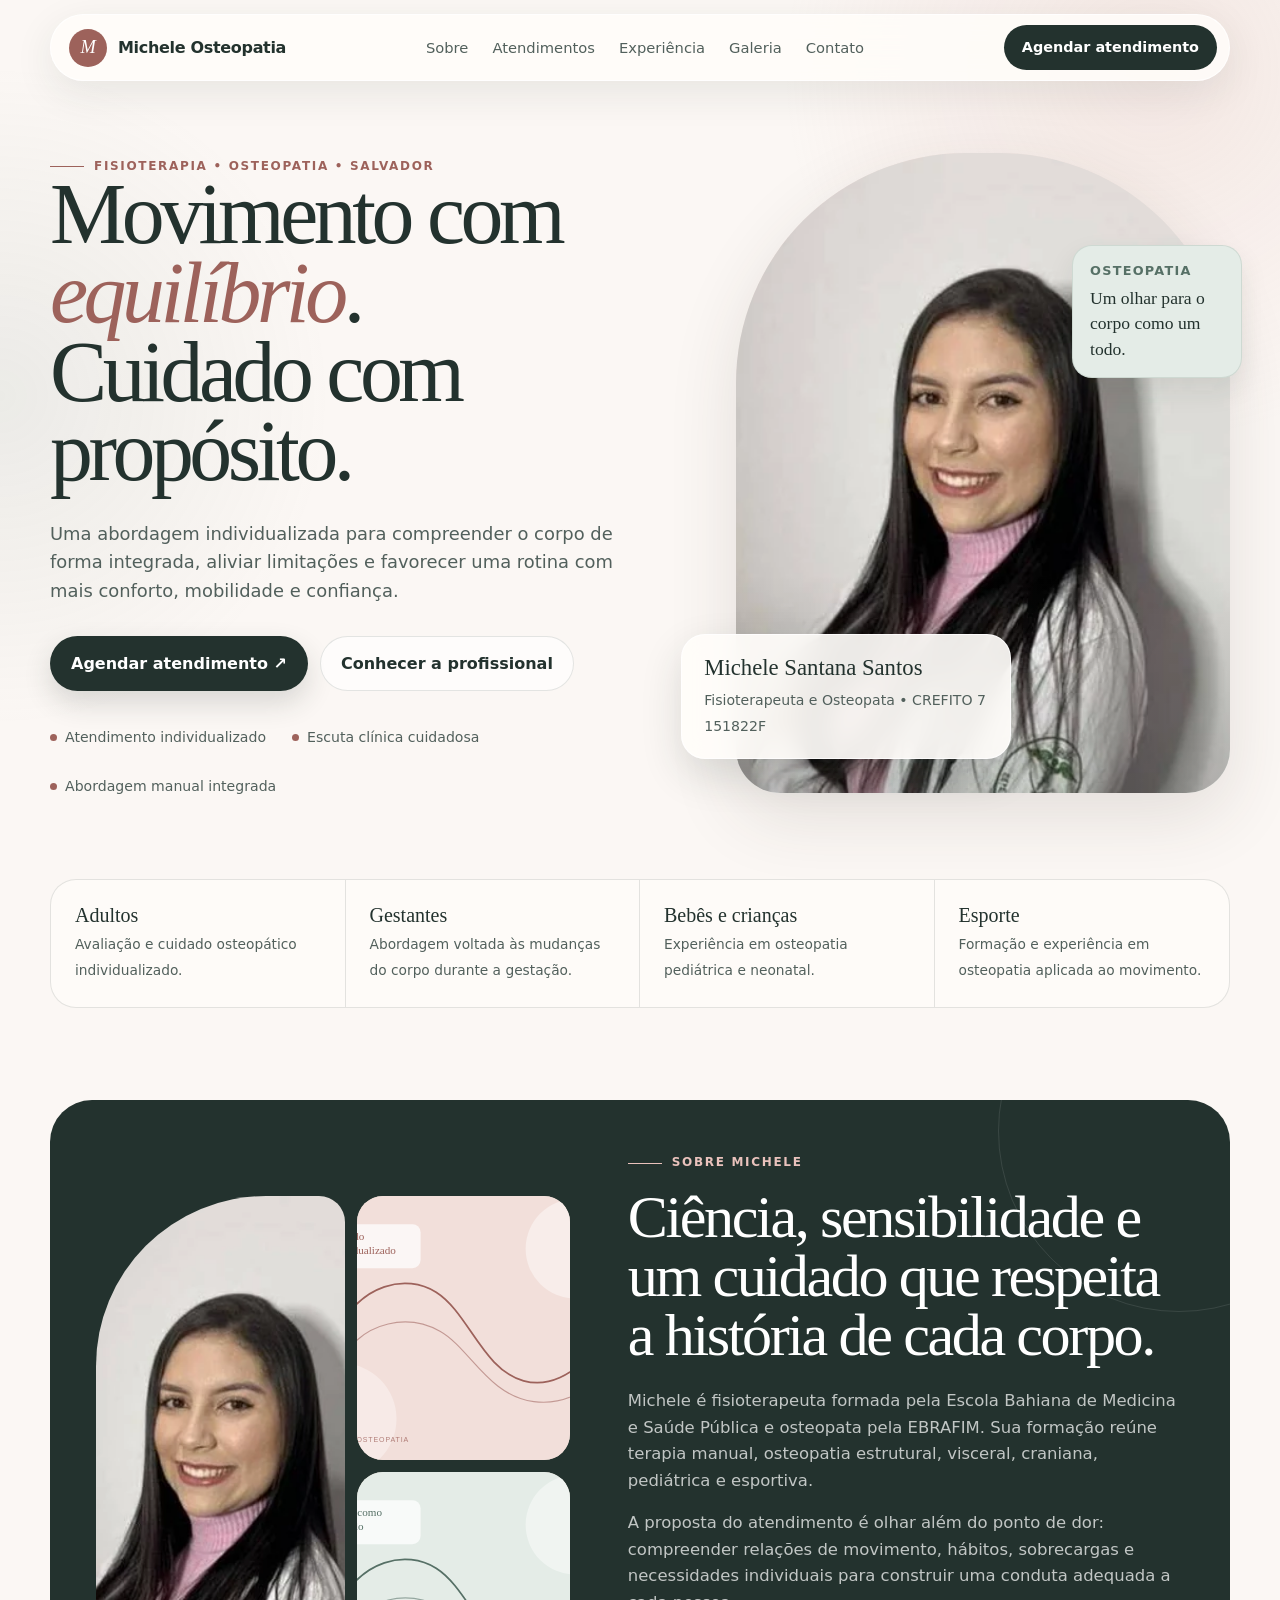
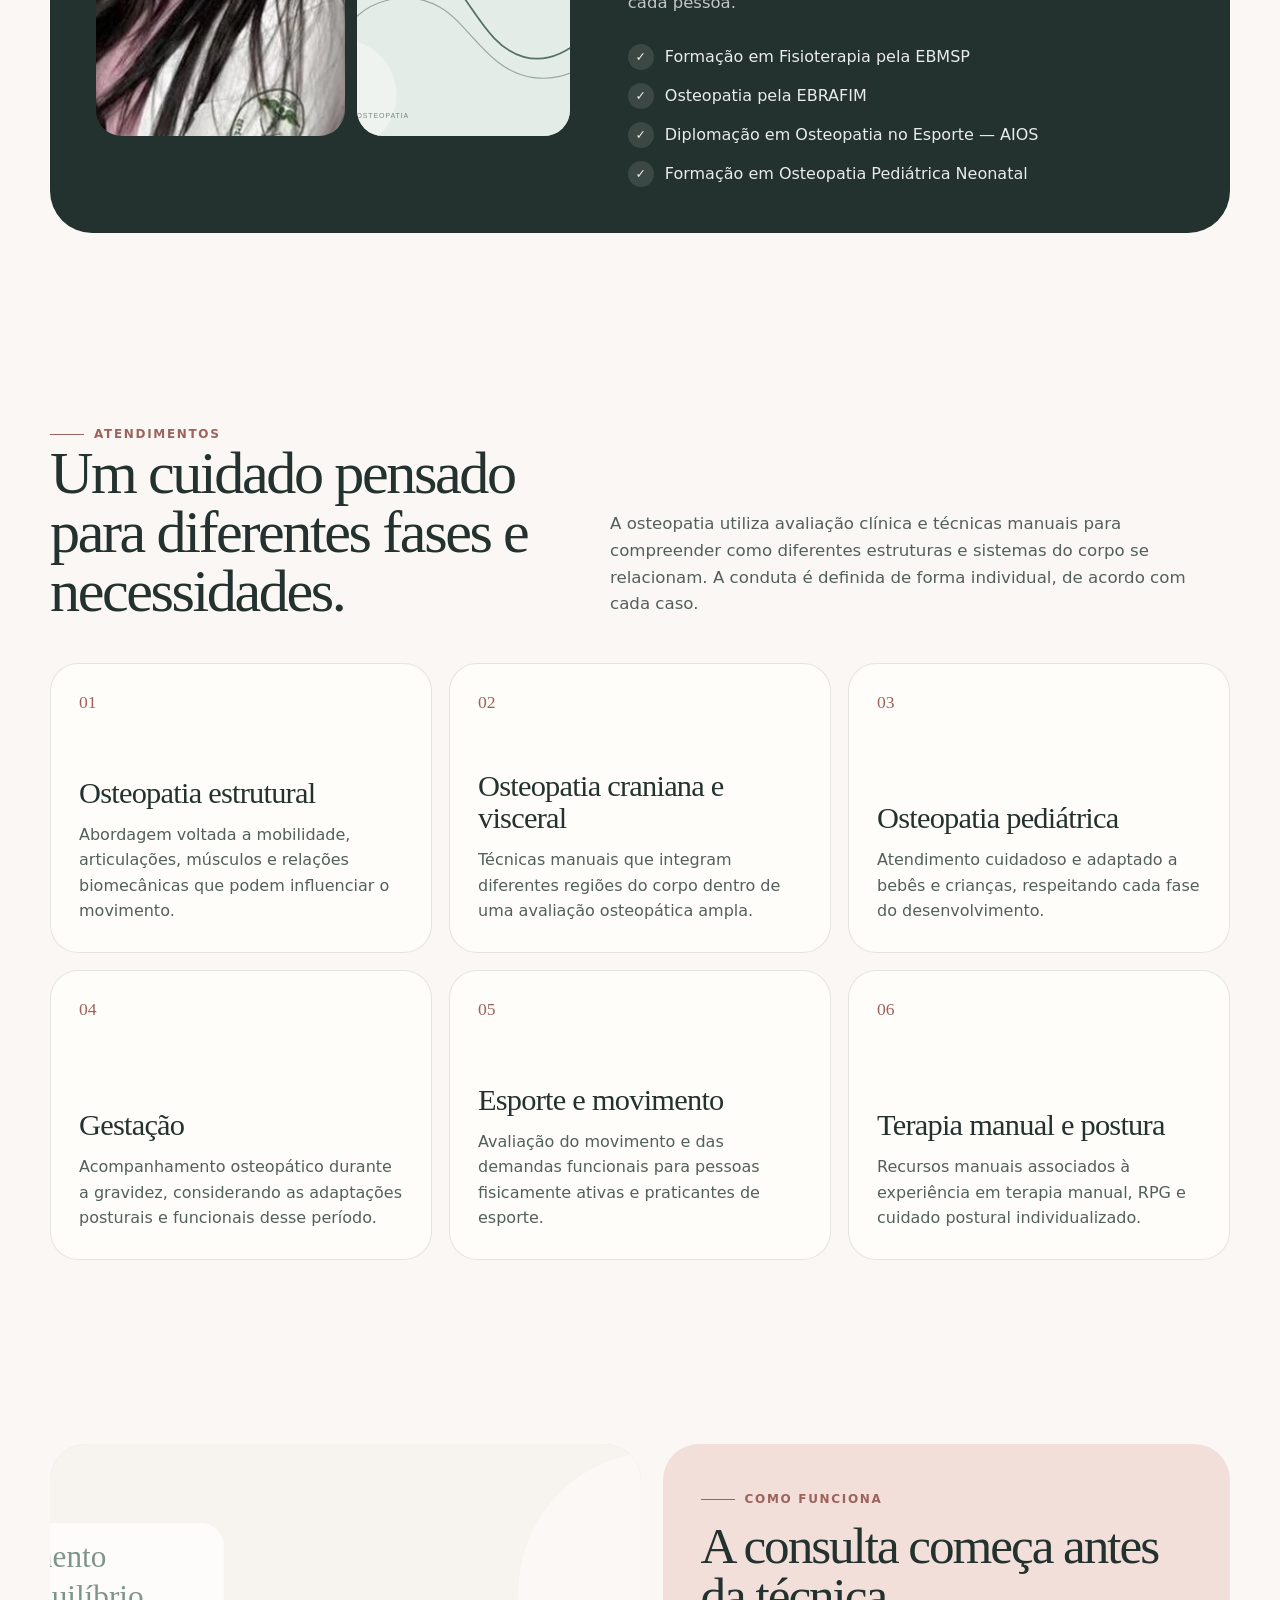
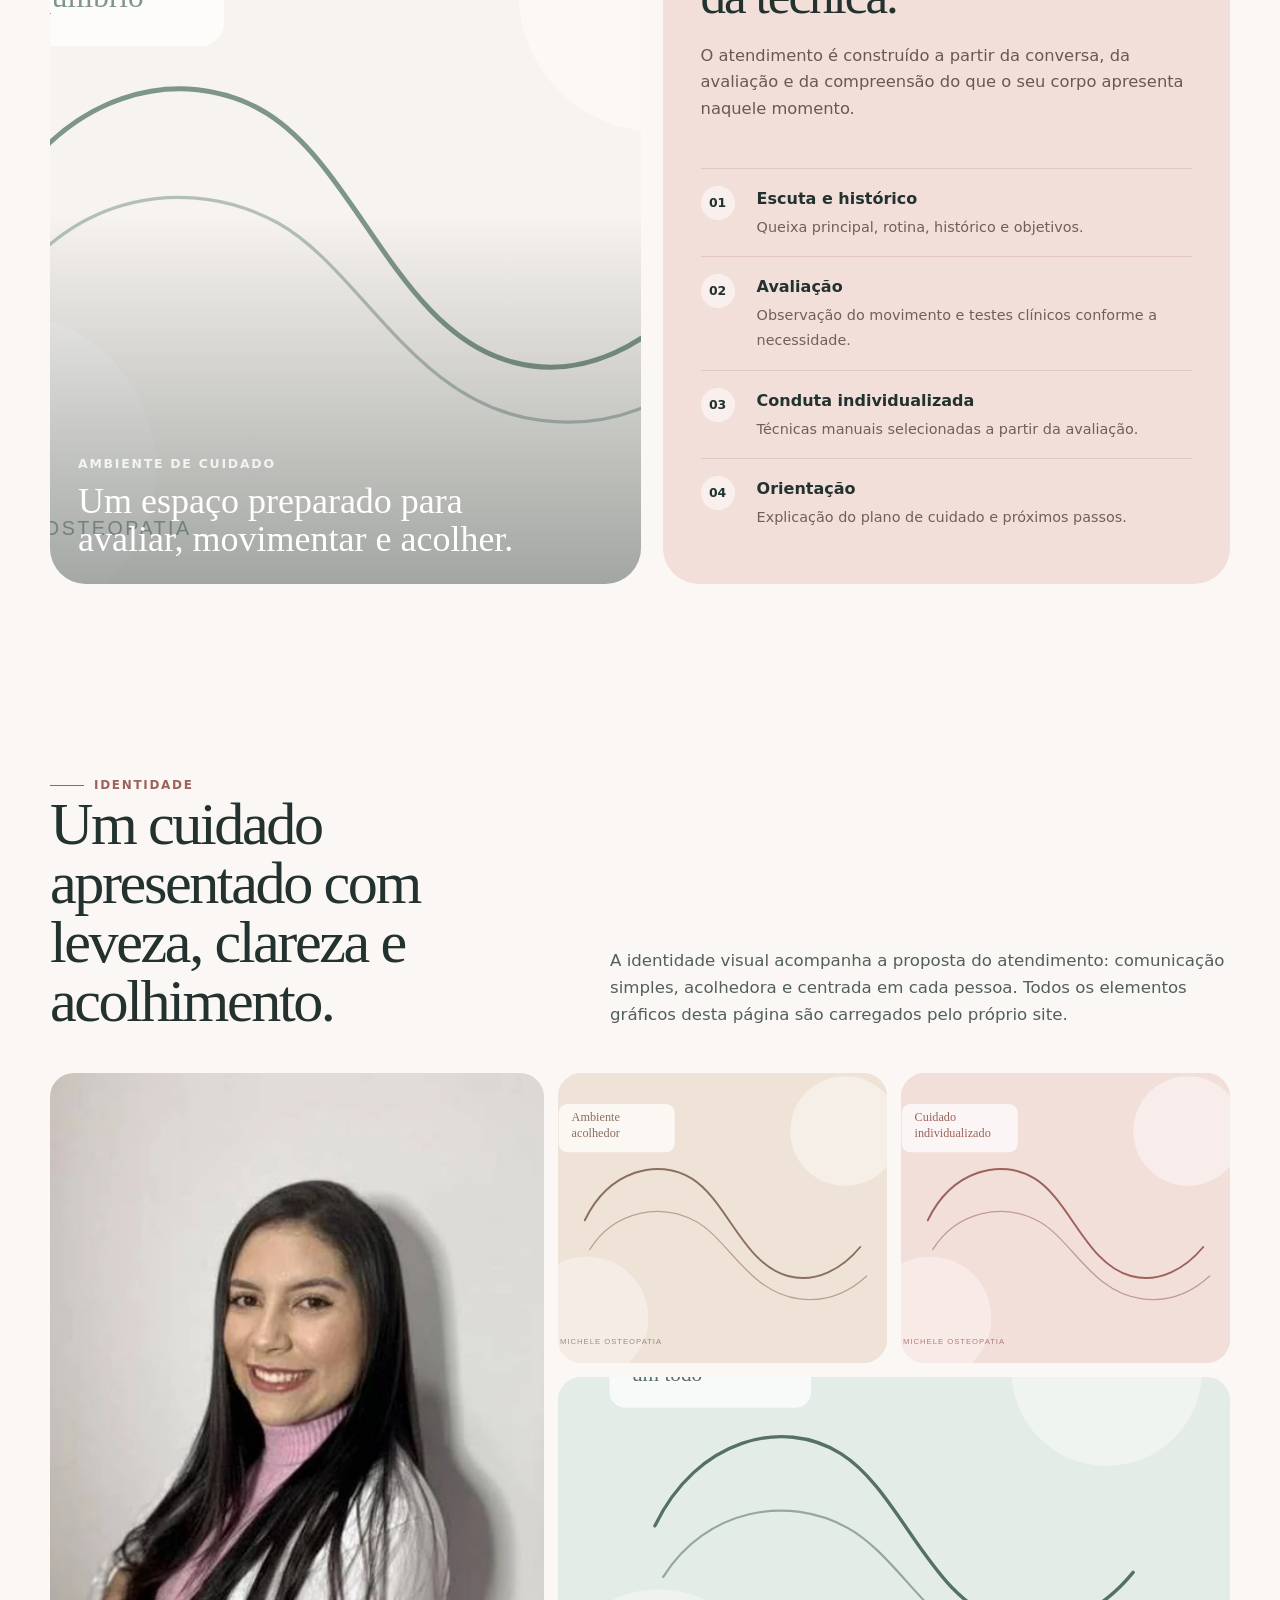
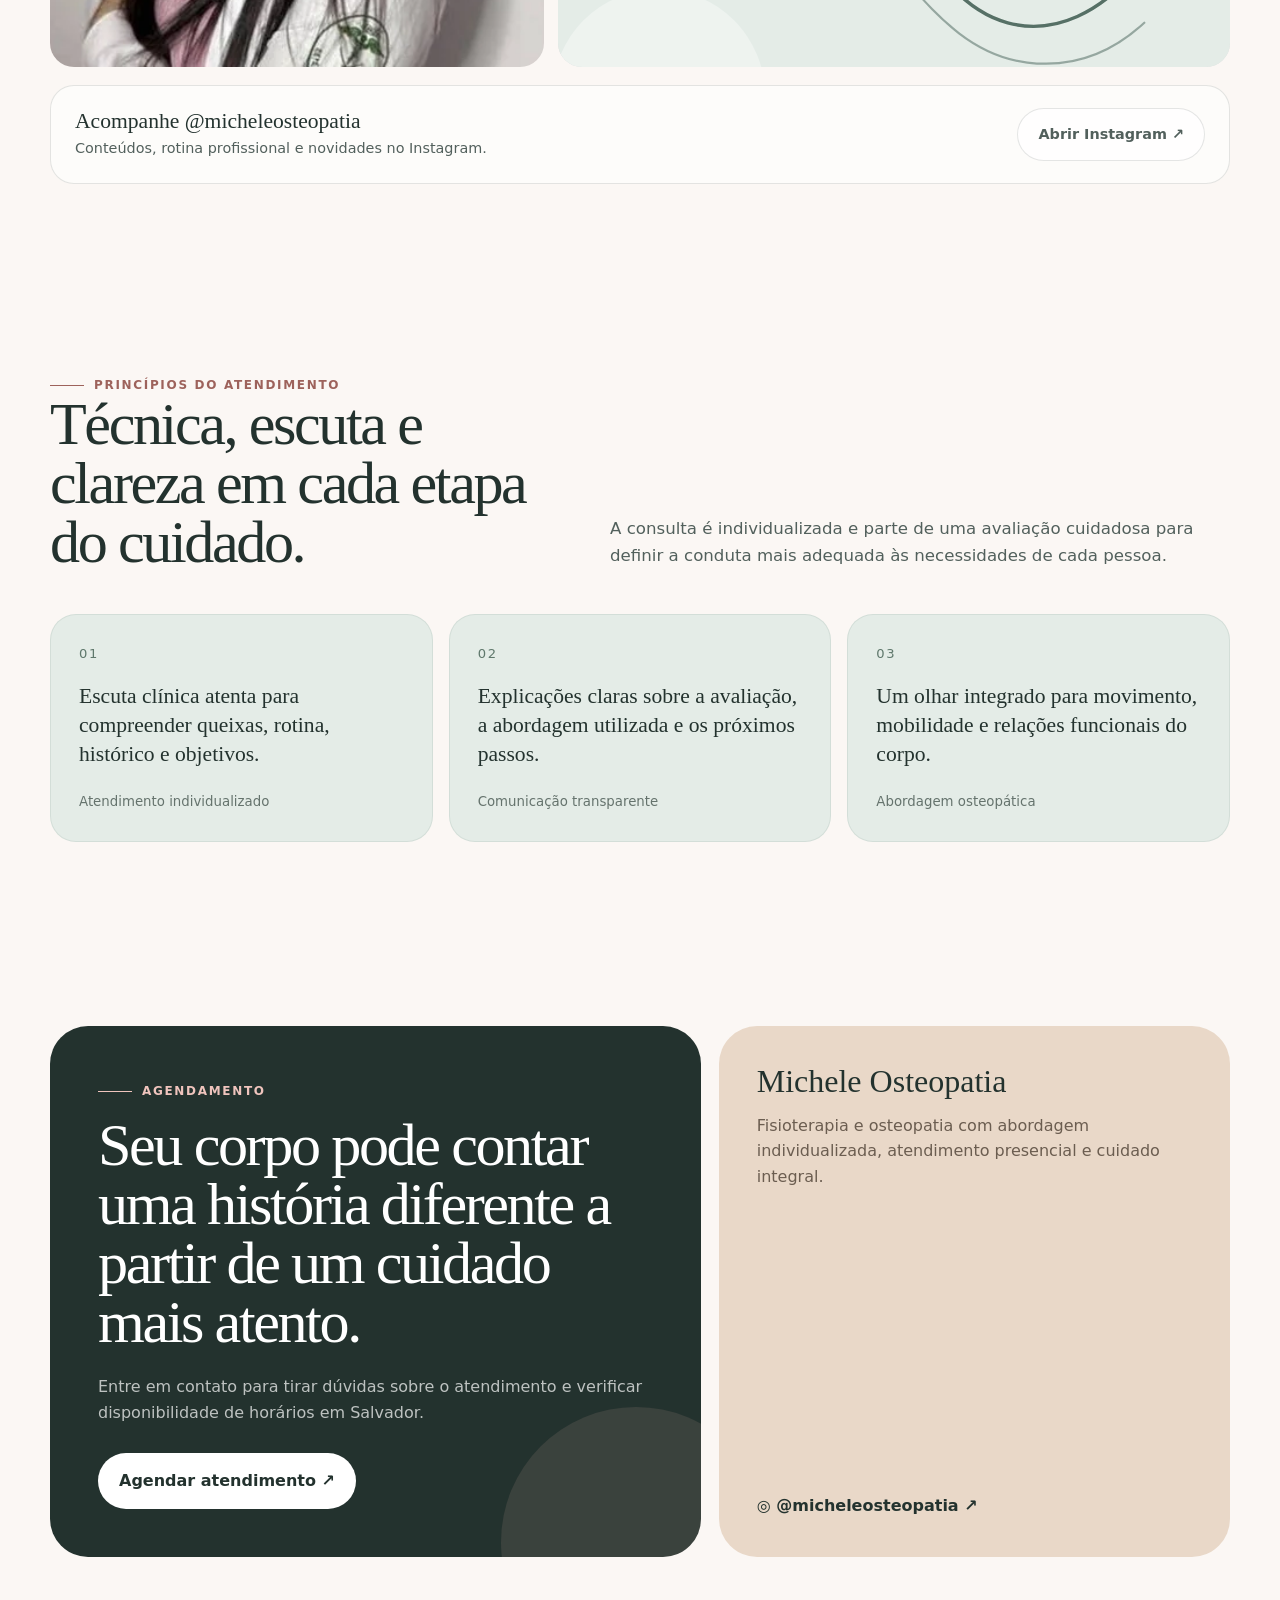
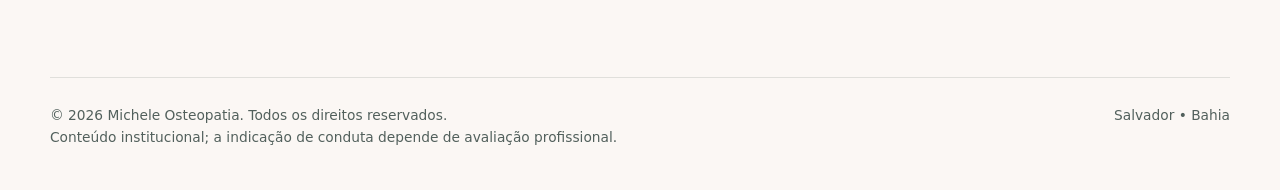
==== index.html @ 6be706d2 "feat: site Michele Osteopatia" ====
<!doctype html>
<html lang="pt-BR" class="no-js">
<head>
  <meta charset="utf-8" />
  <meta name="viewport" content="width=device-width, initial-scale=1" />
  <meta name="description" content="Michele Santana Santos — fisioterapia e osteopatia em Salvador. Atendimento individualizado, cuidado integral e abordagem manual." />
  <meta name="robots" content="index, follow, max-image-preview:large" />
  <meta name="author" content="Michele Osteopatia" />
  <meta name="theme-color" content="#f8f2ef" />
  <meta name="color-scheme" content="light" />
  <meta name="format-detection" content="telephone=no" />

  <meta property="og:locale" content="pt_BR" />
  <meta property="og:type" content="website" />
  <meta property="og:site_name" content="Michele Osteopatia" />
  <meta property="og:title" content="Michele Osteopatia | Salvador" />
  <meta property="og:description" content="Fisioterapia e osteopatia com atendimento individualizado, cuidado integral e abordagem manual em Salvador." />
  <meta property="og:image" content="assets/images/og-cover.jpg" />
  <meta property="og:image:width" content="1200" />
  <meta property="og:image:height" content="630" />
  <meta property="og:image:alt" content="Michele Osteopatia — fisioterapia e osteopatia em Salvador" />

  <meta name="twitter:card" content="summary_large_image" />
  <meta name="twitter:title" content="Michele Osteopatia | Salvador" />
  <meta name="twitter:description" content="Fisioterapia e osteopatia com atendimento individualizado em Salvador." />
  <meta name="twitter:image" content="assets/images/og-cover.jpg" />

  <link rel="icon" href="assets/images/favicon.svg" type="image/svg+xml" />
  <link rel="apple-touch-icon" href="assets/images/apple-touch-icon.png" />
  <link rel="manifest" href="site.webmanifest" />
  <link rel="preload" href="assets/images/michele-portrait.webp" as="image" type="image/webp" />
  <link rel="stylesheet" href="assets/css/styles.css" />

  <title>Michele Osteopatia | Fisioterapia e Osteopatia em Salvador</title>

  <script type="application/ld+json">
  {
    "@context": "https://schema.org",
    "@type": "Person",
    "name": "Michele Santana Santos",
    "jobTitle": "Fisioterapeuta e Osteopata",
    "identifier": "CREFITO 7 151822F",
    "areaServed": "Salvador, Bahia",
    "sameAs": ["https://www.instagram.com/micheleosteopatia"],
    "knowsAbout": [
      "Osteopatia estrutural",
      "Osteopatia visceral",
      "Osteopatia craniana",
      "Osteopatia pediátrica neonatal",
      "Osteopatia no esporte",
      "Terapia manual e postural"
    ]
  }
  </script>
</head>
<body>
  <a class="skip-link" href="#conteudo">Pular para o conteúdo</a>
  <div class="nav-shell">
    <nav aria-label="Navegação principal">
      <a class="brand" href="#inicio" aria-label="Michele Osteopatia — início">
        <span class="brand-mark">M</span>
        <span>Michele Osteopatia</span>
      </a>
      <div class="nav-links" id="navLinks">
        <a href="#sobre">Sobre</a>
        <a href="#atendimentos">Atendimentos</a>
        <a href="#espaco">Experiência</a>
        <a href="#galeria">Galeria</a>
        <a href="#contato">Contato</a>
      </div>
      <a class="nav-cta desktop" href="https://sandwiche.me/micheleosteopatia" target="_blank" rel="noopener">Agendar atendimento</a>
      <button class="menu" id="menu" type="button" aria-label="Abrir menu" aria-controls="navLinks" aria-expanded="false">☰</button>
    </nav>
  </div>

  <main id="conteudo">
    <section class="hero" id="inicio">
      <div class="container hero-grid">
        <div class="reveal">
          <span class="eyebrow">Fisioterapia • Osteopatia • Salvador</span>
          <h1>Movimento com <em>equilíbrio</em>. Cuidado com propósito.</h1>
          <p class="hero-copy">Uma abordagem individualizada para compreender o corpo de forma integrada, aliviar limitações e favorecer uma rotina com mais conforto, mobilidade e confiança.</p>
          <div class="hero-actions">
            <a class="btn btn-primary" href="https://sandwiche.me/micheleosteopatia" target="_blank" rel="noopener">Agendar atendimento ↗</a>
            <a class="btn btn-soft" href="#sobre">Conhecer a profissional</a>
          </div>
          <div class="trust">
            <span><i></i> Atendimento individualizado</span>
            <span><i></i> Escuta clínica cuidadosa</span>
            <span><i></i> Abordagem manual integrada</span>
          </div>
        </div>

        <div class="hero-visual reveal">
          <div class="hero-photo">
            <picture>
              <source srcset="assets/images/michele-portrait.webp" type="image/webp" />
              <img src="assets/images/michele-portrait.png" alt="Michele Santana Santos, fisioterapeuta e osteopata" width="512" height="512" loading="eager" fetchpriority="high" decoding="async" />
            </picture>
          </div>
          <div class="micro-card">
            <b>Osteopatia</b>
            <span>Um olhar para o corpo como um todo.</span>
          </div>
          <div class="photo-badge">
            <strong>Michele Santana Santos</strong>
            <span>Fisioterapeuta e Osteopata • CREFITO 7 151822F</span>
          </div>
        </div>
      </div>
    </section>

    <div class="container reveal">
      <div class="feature-strip">
        <div class="feature"><b>Adultos</b><span>Avaliação e cuidado osteopático individualizado.</span></div>
        <div class="feature"><b>Gestantes</b><span>Abordagem voltada às mudanças do corpo durante a gestação.</span></div>
        <div class="feature"><b>Bebês e crianças</b><span>Experiência em osteopatia pediátrica e neonatal.</span></div>
        <div class="feature"><b>Esporte</b><span>Formação e experiência em osteopatia aplicada ao movimento.</span></div>
      </div>
    </div>

    <section id="sobre">
      <div class="container">
        <div class="about reveal">
          <div class="about-gallery">
            <figure><img src="assets/images/michele-portrait.webp" alt="Michele Santana Santos" width="512" height="512" loading="lazy" decoding="async" /></figure>
            <figure><img src="assets/images/detail-rose.svg" alt="" width="1200" height="900" loading="lazy" decoding="async" /></figure>
            <figure><img src="assets/images/detail-sage.svg" alt="" width="1200" height="900" loading="lazy" decoding="async" /></figure>
          </div>
          <div class="about-copy">
            <span class="eyebrow">Sobre Michele</span>
            <h2>Ciência, sensibilidade e um cuidado que respeita a história de cada corpo.</h2>
            <p>Michele é fisioterapeuta formada pela Escola Bahiana de Medicina e Saúde Pública e osteopata pela EBRAFIM. Sua formação reúne terapia manual, osteopatia estrutural, visceral, craniana, pediátrica e esportiva.</p>
            <p>A proposta do atendimento é olhar além do ponto de dor: compreender relações de movimento, hábitos, sobrecargas e necessidades individuais para construir uma conduta adequada a cada pessoa.</p>
            <div class="credentials">
              <span><i>✓</i>Formação em Fisioterapia pela EBMSP</span>
              <span><i>✓</i>Osteopatia pela EBRAFIM</span>
              <span><i>✓</i>Diplomação em Osteopatia no Esporte — AIOS</span>
              <span><i>✓</i>Formação em Osteopatia Pediátrica Neonatal</span>
            </div>
          </div>
        </div>
      </div>
    </section>

    <section id="atendimentos">
      <div class="container">
        <div class="section-head reveal">
          <div><span class="eyebrow">Atendimentos</span><h2>Um cuidado pensado para diferentes fases e necessidades.</h2></div>
          <p class="section-lead">A osteopatia utiliza avaliação clínica e técnicas manuais para compreender como diferentes estruturas e sistemas do corpo se relacionam. A conduta é definida de forma individual, de acordo com cada caso.</p>
        </div>
        <div class="services">
          <article class="service reveal"><span class="num">01</span><div><h3>Osteopatia estrutural</h3><p>Abordagem voltada a mobilidade, articulações, músculos e relações biomecânicas que podem influenciar o movimento.</p></div></article>
          <article class="service reveal"><span class="num">02</span><div><h3>Osteopatia craniana e visceral</h3><p>Técnicas manuais que integram diferentes regiões do corpo dentro de uma avaliação osteopática ampla.</p></div></article>
          <article class="service reveal"><span class="num">03</span><div><h3>Osteopatia pediátrica</h3><p>Atendimento cuidadoso e adaptado a bebês e crianças, respeitando cada fase do desenvolvimento.</p></div></article>
          <article class="service reveal"><span class="num">04</span><div><h3>Gestação</h3><p>Acompanhamento osteopático durante a gravidez, considerando as adaptações posturais e funcionais desse período.</p></div></article>
          <article class="service reveal"><span class="num">05</span><div><h3>Esporte e movimento</h3><p>Avaliação do movimento e das demandas funcionais para pessoas fisicamente ativas e praticantes de esporte.</p></div></article>
          <article class="service reveal"><span class="num">06</span><div><h3>Terapia manual e postura</h3><p>Recursos manuais associados à experiência em terapia manual, RPG e cuidado postural individualizado.</p></div></article>
        </div>
      </div>
    </section>

    <section id="espaco">
      <div class="container experience-grid">
        <div class="room-photo reveal">
          <img src="assets/images/movement-soft.svg" alt="" width="1200" height="900" loading="lazy" decoding="async" />
          <div class="room-caption"><span>Ambiente de cuidado</span><h3>Um espaço preparado para avaliar, movimentar e acolher.</h3></div>
        </div>
        <div class="experience-card reveal">
          <div>
            <span class="eyebrow">Como funciona</span>
            <h2>A consulta começa antes da técnica.</h2>
            <p>O atendimento é construído a partir da conversa, da avaliação e da compreensão do que o seu corpo apresenta naquele momento.</p>
          </div>
          <div class="steps">
            <div class="step"><b>01</b><div><strong>Escuta e histórico</strong><span>Queixa principal, rotina, histórico e objetivos.</span></div></div>
            <div class="step"><b>02</b><div><strong>Avaliação</strong><span>Observação do movimento e testes clínicos conforme a necessidade.</span></div></div>
            <div class="step"><b>03</b><div><strong>Conduta individualizada</strong><span>Técnicas manuais selecionadas a partir da avaliação.</span></div></div>
            <div class="step"><b>04</b><div><strong>Orientação</strong><span>Explicação do plano de cuidado e próximos passos.</span></div></div>
          </div>
        </div>
      </div>
    </section>

    <section id="galeria">
      <div class="container">
        <div class="section-head reveal">
          <div><span class="eyebrow">Identidade</span><h2>Um cuidado apresentado com leveza, clareza e acolhimento.</h2></div>
          <p class="section-lead">A identidade visual acompanha a proposta do atendimento: comunicação simples, acolhedora e centrada em cada pessoa. Todos os elementos gráficos desta página são carregados pelo próprio site.</p>
        </div>
        <div class="gallery reveal">
          <figure><img src="assets/images/michele-portrait.webp" alt="Retrato profissional de Michele Santana Santos" width="512" height="512" loading="lazy" decoding="async"><span class="gallery-overlay">Michele Santana Santos</span></figure>
          <figure><img src="assets/images/space-sand.svg" alt="" width="1200" height="900" loading="lazy" decoding="async"><span class="gallery-overlay">Movimento e equilíbrio</span></figure>
          <figure><img src="assets/images/detail-rose.svg" alt="" width="1200" height="900" loading="lazy" decoding="async"><span class="gallery-overlay">Cuidado individualizado</span></figure>
          <figure><img src="assets/images/detail-sage.svg" alt="" width="1200" height="900" loading="lazy" decoding="async"><span class="gallery-overlay">Escuta e acolhimento</span></figure>
        </div>
        <a class="instagram-bar reveal" href="https://www.instagram.com/micheleosteopatia" target="_blank" rel="noopener">
          <div><strong>Acompanhe @micheleosteopatia</strong><br><span>Conteúdos, rotina profissional e novidades no Instagram.</span></div>
          <span class="btn btn-soft">Abrir Instagram ↗</span>
        </a>
      </div>
    </section>

    <section id="principios">
      <div class="container">
        <div class="section-head reveal">
          <div><span class="eyebrow">Princípios do atendimento</span><h2>Técnica, escuta e clareza em cada etapa do cuidado.</h2></div>
          <p class="section-lead">A consulta é individualizada e parte de uma avaliação cuidadosa para definir a conduta mais adequada às necessidades de cada pessoa.</p>
        </div>
        <div class="reviews">
          <article class="review reveal"><div class="stars" aria-hidden="true">01</div><p>Escuta clínica atenta para compreender queixas, rotina, histórico e objetivos.</p><small>Atendimento individualizado</small></article>
          <article class="review reveal"><div class="stars" aria-hidden="true">02</div><p>Explicações claras sobre a avaliação, a abordagem utilizada e os próximos passos.</p><small>Comunicação transparente</small></article>
          <article class="review reveal"><div class="stars" aria-hidden="true">03</div><p>Um olhar integrado para movimento, mobilidade e relações funcionais do corpo.</p><small>Abordagem osteopática</small></article>
        </div>
      </div>
    </section>

    <section id="contato">
      <div class="container cta">
        <div class="cta-main reveal">
          <span class="eyebrow">Agendamento</span>
          <h2>Seu corpo pode contar uma história diferente a partir de um cuidado mais atento.</h2>
          <p>Entre em contato para tirar dúvidas sobre o atendimento e verificar disponibilidade de horários em Salvador.</p>
          <a class="btn" href="https://sandwiche.me/micheleosteopatia" target="_blank" rel="noopener">Agendar atendimento ↗</a>
        </div>
        <div class="cta-side reveal">
          <div><h3>Michele Osteopatia</h3><p>Fisioterapia e osteopatia com abordagem individualizada, atendimento presencial e cuidado integral.</p></div>
          <a class="handle" href="https://www.instagram.com/micheleosteopatia" target="_blank" rel="noopener">◎ @micheleosteopatia ↗</a>
        </div>
      </div>
    </section>
  </main>

  <footer>
    <div class="container footer-row"><span>© 2026 Michele Osteopatia. Todos os direitos reservados.<br>Conteúdo institucional; a indicação de conduta depende de avaliação profissional.</span><span>Salvador • Bahia</span></div>
  </footer>

  <script src="assets/js/main.js" defer></script>
</body>
</html>
---- assets/css/styles.css ----
:root{
      --bg:#fbf7f4;
      --paper:#fffdfa;
      --ink:#23322e;
      --ink-2:#52605c;
      --rose:#d9a8a0;
      --rose-soft:#f2dfda;
      --rose-deep:#9d625b;
      --sage:#7e968a;
      --sage-soft:#e4ece7;
      --sand:#e9d8c8;
      --line:rgba(35,50,46,.12);
      --shadow:0 24px 70px rgba(56,48,43,.12);
      --radius:30px;
      --container:1180px;
    }

    *{box-sizing:border-box}
    html{scroll-behavior:smooth}
    body{margin:0;font-family:Inter,ui-sans-serif,system-ui,-apple-system,BlinkMacSystemFont,"Segoe UI",sans-serif;background:var(--bg);color:var(--ink);line-height:1.6;overflow-x:hidden}
    body:before{content:"";position:fixed;inset:0;pointer-events:none;background:radial-gradient(circle at 90% 8%,rgba(217,168,160,.20),transparent 26%),radial-gradient(circle at 0 44%,rgba(126,150,138,.12),transparent 24%);z-index:-1}
    a{color:inherit;text-decoration:none}
    img{display:block;width:100%;height:100%;object-fit:cover}
    button{font:inherit}
    .container{width:min(calc(100% - 40px),var(--container));margin-inline:auto}
    .serif{font-family:Georgia,"Times New Roman",serif}
    .eyebrow{display:inline-flex;align-items:center;gap:10px;text-transform:uppercase;letter-spacing:.14em;font-size:.75rem;font-weight:800;color:var(--rose-deep)}
    .eyebrow:before{content:"";width:34px;height:1px;background:currentColor}
    .muted{color:var(--ink-2)}

    .nav-shell{position:sticky;top:0;z-index:30;padding-top:14px}
    nav{width:min(calc(100% - 28px),var(--container));margin:auto;padding:10px 12px 10px 18px;border-radius:999px;background:rgba(255,253,250,.86);backdrop-filter:blur(18px);border:1px solid rgba(255,255,255,.8);box-shadow:0 12px 40px rgba(35,50,46,.09);display:flex;align-items:center;justify-content:space-between;gap:18px}
    .brand{display:flex;align-items:center;gap:11px;font-weight:800;letter-spacing:-.02em;white-space:nowrap}
    .brand-mark{width:38px;height:38px;border-radius:50%;display:grid;place-items:center;background:var(--rose-deep);color:white;font:italic 1.15rem Georgia,serif}
    .nav-links{display:flex;align-items:center;gap:24px;color:var(--ink-2);font-size:.92rem}
    .nav-links a:hover{color:var(--ink)}
    .nav-cta{padding:11px 18px;border-radius:999px;background:var(--ink);color:white;font-weight:760;font-size:.9rem}
    .menu{display:none;width:42px;height:42px;border:0;border-radius:50%;background:var(--ink);color:white;cursor:pointer}

    .hero{padding:68px 0 82px}
    .hero-grid{display:grid;grid-template-columns:1.02fr .98fr;gap:60px;align-items:center}
    h1,h2,h3,p{margin-top:0}
    h1{font:500 clamp(3.3rem,6.7vw,6.55rem)/.92 Georgia,serif;letter-spacing:-.052em;margin-bottom:28px}
    h1 em{font-weight:400;color:var(--rose-deep)}
    .hero-copy{font-size:1.12rem;color:var(--ink-2);max-width:640px;margin-bottom:30px}
    .hero-actions{display:flex;flex-wrap:wrap;gap:12px}
    .btn{display:inline-flex;align-items:center;justify-content:center;gap:9px;padding:14px 20px;border-radius:999px;font-weight:780;transition:.2s ease;border:1px solid transparent}
    .btn-primary{background:var(--ink);color:white;box-shadow:0 12px 28px rgba(35,50,46,.16)}
    .btn-primary:hover{transform:translateY(-2px);background:#30473f}
    .btn-soft{background:rgba(255,255,255,.66);border-color:var(--line)}
    .btn-soft:hover{background:white}
    .trust{display:flex;gap:26px;flex-wrap:wrap;margin-top:35px;color:var(--ink-2);font-size:.88rem}
    .trust span{display:flex;gap:8px;align-items:center}
    .trust i{width:7px;height:7px;border-radius:50%;background:var(--rose-deep)}

    .hero-visual{position:relative;min-height:640px}
    .hero-photo{position:absolute;inset:0 0 0 10%;border-radius:230px 230px 44px 44px;overflow:hidden;background:linear-gradient(160deg,var(--rose-soft),var(--sage-soft));box-shadow:var(--shadow)}
    .hero-photo img{object-position:center 30%}
    .hero-photo:after{content:"";position:absolute;inset:0;background:linear-gradient(to top,rgba(35,50,46,.22),transparent 34%)}
    .photo-badge{position:absolute;left:0;bottom:34px;width:min(330px,75%);background:rgba(255,253,250,.92);backdrop-filter:blur(12px);padding:20px 22px;border-radius:24px;box-shadow:0 16px 42px rgba(35,50,46,.14);border:1px solid rgba(255,255,255,.8)}
    .photo-badge strong{font:500 1.42rem Georgia,serif;display:block;line-height:1.15;margin-bottom:6px}
    .photo-badge span{font-size:.88rem;color:var(--ink-2)}
    .micro-card{position:absolute;right:-12px;top:92px;background:var(--sage-soft);border:1px solid rgba(126,150,138,.22);border-radius:20px;padding:15px 17px;width:170px;box-shadow:0 12px 28px rgba(35,50,46,.09)}
    .micro-card b{display:block;font-size:.8rem;text-transform:uppercase;letter-spacing:.1em;color:#567066;margin-bottom:4px}
    .micro-card span{font:500 1.1rem Georgia,serif;line-height:1.2}

    section{padding:92px 0}
    .section-head{display:grid;grid-template-columns:.85fr 1.15fr;gap:50px;align-items:end;margin-bottom:42px}
    h2{font:500 clamp(2.5rem,4.7vw,4.5rem)/.98 Georgia,serif;letter-spacing:-.04em;margin-bottom:0}
    .section-lead{max-width:620px;margin:0 0 3px auto;color:var(--ink-2);font-size:1.04rem}

    .feature-strip{display:grid;grid-template-columns:repeat(4,1fr);border:1px solid var(--line);border-radius:26px;overflow:hidden;background:rgba(255,253,250,.68)}
    .feature{padding:24px;border-right:1px solid var(--line)}
    .feature:last-child{border-right:0}
    .feature b{display:block;font:500 1.25rem Georgia,serif;margin-bottom:4px}
    .feature span{font-size:.86rem;color:var(--ink-2)}

    .about{background:var(--ink);color:white;border-radius:42px;padding:46px;display:grid;grid-template-columns:.92fr 1.08fr;gap:58px;align-items:center;position:relative;overflow:hidden}
    .about:after{content:"";position:absolute;width:360px;height:360px;border-radius:50%;border:1px solid rgba(255,255,255,.1);right:-130px;top:-150px}
    .about-gallery{height:540px;display:grid;grid-template-columns:1.08fr .92fr;grid-template-rows:1fr 1fr;gap:12px;position:relative;z-index:1}
    .about-gallery figure{margin:0;overflow:hidden;border-radius:26px;background:#d8cec4}
    .about-gallery figure:first-child{grid-row:1/3;border-radius:170px 26px 26px 26px}
    .about-gallery img{transition:transform .5s ease}
    .about-gallery figure:hover img{transform:scale(1.025)}
    .about-copy{position:relative;z-index:1}
    .about-copy .eyebrow{color:#e9c2bc}
    .about-copy h2{margin:15px 0 24px}
    .about-copy p{color:rgba(255,255,255,.72);font-size:1.03rem}
    .credentials{display:grid;gap:13px;margin-top:28px}
    .credentials span{display:flex;align-items:flex-start;gap:11px;color:rgba(255,255,255,.9)}
    .credentials i{font-style:normal;width:26px;height:26px;flex:0 0 26px;border-radius:50%;display:grid;place-items:center;background:rgba(255,255,255,.11);font-size:.78rem}

    .services{display:grid;grid-template-columns:repeat(3,1fr);gap:17px}
    .service{background:var(--paper);border:1px solid var(--line);border-radius:28px;padding:28px;min-height:290px;display:flex;flex-direction:column;justify-content:space-between;transition:.23s ease}
    .service:hover{transform:translateY(-5px);box-shadow:var(--shadow)}
    .service .num{color:var(--rose-deep);font:500 1.1rem Georgia,serif}
    .service h3{font:500 1.9rem/1.05 Georgia,serif;margin:50px 0 12px;letter-spacing:-.025em}
    .service p{color:var(--ink-2);margin-bottom:0}

    .experience-grid{display:grid;grid-template-columns:1.02fr .98fr;gap:22px;align-items:stretch}
    .room-photo{min-height:520px;border-radius:36px;overflow:hidden;position:relative;background:#ddd}
    .room-photo:after{content:"";position:absolute;inset:0;background:linear-gradient(to top,rgba(35,50,46,.40),transparent 50%)}
    .room-caption{position:absolute;left:28px;right:28px;bottom:26px;color:white;z-index:1}
    .room-caption span{font-size:.78rem;text-transform:uppercase;letter-spacing:.14em;font-weight:800;opacity:.82}
    .room-caption h3{font:500 2.25rem/1.04 Georgia,serif;margin:8px 0 0;max-width:470px}
    .experience-card{border-radius:36px;background:var(--rose-soft);padding:38px;display:flex;flex-direction:column;justify-content:space-between}
    .experience-card h2{margin:12px 0 22px;font-size:clamp(2.4rem,4vw,3.8rem)}
    .experience-card p{color:#6c5752;font-size:1.02rem}
    .steps{display:grid;gap:0;margin-top:30px}
    .step{display:grid;grid-template-columns:42px 1fr;gap:14px;padding:17px 0;border-top:1px solid rgba(157,98,91,.2)}
    .step b{width:34px;height:34px;border-radius:50%;display:grid;place-items:center;background:rgba(255,255,255,.55);font-size:.78rem}
    .step strong{display:block;margin-bottom:2px}
    .step span{font-size:.9rem;color:#735e59}

    .gallery{display:grid;grid-template-columns:1.2fr .8fr .8fr;grid-template-rows:290px 290px;gap:14px}
    .gallery figure{margin:0;border-radius:24px;overflow:hidden;background:#ddd;position:relative}
    .gallery figure:first-child{grid-row:1/3}
    .gallery figure:nth-child(4){grid-column:2/4}
    .gallery img{transition:transform .5s ease}
    .gallery figure:hover img{transform:scale(1.03)}
    .gallery-overlay{position:absolute;inset:auto 12px 12px 12px;background:rgba(255,253,250,.88);backdrop-filter:blur(10px);border-radius:15px;padding:11px 13px;font-size:.82rem;color:var(--ink-2);opacity:0;transform:translateY(4px);transition:.2s ease}
    .gallery figure:hover .gallery-overlay{opacity:1;transform:none}
    .instagram-bar{margin-top:18px;display:flex;justify-content:space-between;gap:20px;align-items:center;padding:22px 24px;border:1px solid var(--line);border-radius:24px;background:rgba(255,255,255,.56)}
    .instagram-bar strong{font:500 1.35rem Georgia,serif}
    .instagram-bar span{color:var(--ink-2);font-size:.9rem}

    .reviews{display:grid;grid-template-columns:1fr 1fr 1fr;gap:16px}
    .review{padding:28px;border-radius:26px;background:var(--sage-soft);border:1px solid rgba(126,150,138,.16)}
    .review .stars{letter-spacing:.13em;font-size:.82rem;color:#5f786c;margin-bottom:18px}
    .review p{font:500 1.35rem/1.35 Georgia,serif;margin-bottom:18px}
    .review small{color:#65736d}

    .cta{display:grid;grid-template-columns:1.12fr .88fr;gap:18px}
    .cta-main{padding:48px;border-radius:38px;background:var(--ink);color:white;position:relative;overflow:hidden}
    .cta-main:after{content:"";position:absolute;width:270px;height:270px;border-radius:50%;background:rgba(217,168,160,.13);right:-70px;bottom:-120px}
    .cta-main .eyebrow{color:#efc4bd}
    .cta-main h2{margin:15px 0 22px;max-width:700px}
    .cta-main p{color:rgba(255,255,255,.7);max-width:650px}
    .cta-main .btn{margin-top:12px;background:white;color:var(--ink);position:relative;z-index:1}
    .cta-side{border-radius:38px;background:var(--sand);padding:38px;display:flex;flex-direction:column;justify-content:space-between}
    .cta-side h3{font:500 2rem/1.08 Georgia,serif;margin-bottom:14px}
    .cta-side p{color:#6b5d50}
    .handle{display:inline-flex;align-items:center;gap:9px;font-weight:800;margin-top:22px}

    footer{padding:28px 0 42px;color:var(--ink-2);font-size:.86rem}
    .footer-row{display:flex;justify-content:space-between;gap:20px;border-top:1px solid var(--line);padding-top:26px}

    .reveal{opacity:1;transform:none}
    .js .reveal{opacity:0;transform:translateY(18px);transition:opacity .7s ease,transform .7s ease}
    .js .reveal.visible{opacity:1;transform:none}
    .skip-link{position:fixed;left:16px;top:12px;z-index:1000;padding:10px 14px;border-radius:12px;background:var(--ink);color:white;transform:translateY(-160%);transition:transform .2s ease}
    .skip-link:focus{transform:none}
    :focus-visible{outline:3px solid var(--rose-deep);outline-offset:4px;border-radius:8px}
    [id]{scroll-margin-top:92px}
    @media(prefers-reduced-motion:reduce){html{scroll-behavior:auto}.js .reveal,.service,.about-gallery img,.gallery img,.btn{transition:none!important;transform:none!important}.js .reveal{opacity:1!important}}

    @media(max-width:980px){
      .hero-grid,.section-head,.about,.experience-grid,.cta{grid-template-columns:1fr}
      .section-lead{margin-left:0}
      .hero{padding-top:46px}
      .hero-visual{min-height:570px;max-width:680px;width:100%;margin:auto}
      .feature-strip{grid-template-columns:1fr 1fr}
      .feature:nth-child(2){border-right:0}.feature:nth-child(-n+2){border-bottom:1px solid var(--line)}
      .services,.reviews{grid-template-columns:1fr 1fr}
      .about{padding:30px}
      .about-gallery{height:490px}
    }

    @media(max-width:720px){
      .container{width:min(calc(100% - 26px),var(--container))}
      .nav-links{display:none;position:absolute;left:14px;right:14px;top:70px;padding:18px;background:var(--paper);border:1px solid var(--line);border-radius:24px;box-shadow:var(--shadow);flex-direction:column;align-items:stretch}
      .nav-links.open{display:flex}.nav-cta.desktop{display:none}.menu{display:block}nav{position:relative}
      h1{font-size:clamp(3rem,15vw,4.7rem)}
      section{padding:70px 0}.hero{padding-bottom:58px}
      .hero-visual{min-height:480px}.hero-photo{inset:0 0 0 5%;border-radius:160px 160px 34px 34px}.micro-card{display:none}.photo-badge{left:0;bottom:20px;width:82%}
      .feature-strip,.services,.reviews{grid-template-columns:1fr}.feature{border-right:0;border-bottom:1px solid var(--line)}.feature:last-child{border-bottom:0}
      .about{border-radius:28px;padding:20px}.about-gallery{height:420px;grid-template-columns:1fr 1fr}.about-gallery figure:first-child{border-radius:120px 22px 22px 22px}
      .gallery{grid-template-columns:1fr 1fr;grid-template-rows:360px 210px 210px}.gallery figure:first-child{grid-column:1/3;grid-row:auto}.gallery figure:nth-child(4){grid-column:1/3}.gallery-overlay{display:none}
      .instagram-bar{align-items:flex-start;flex-direction:column}.room-photo{min-height:430px}.experience-card,.cta-main,.cta-side{padding:30px}.footer-row{flex-direction:column}
    }
.hero-photo picture{display:block;width:100%;height:100%}
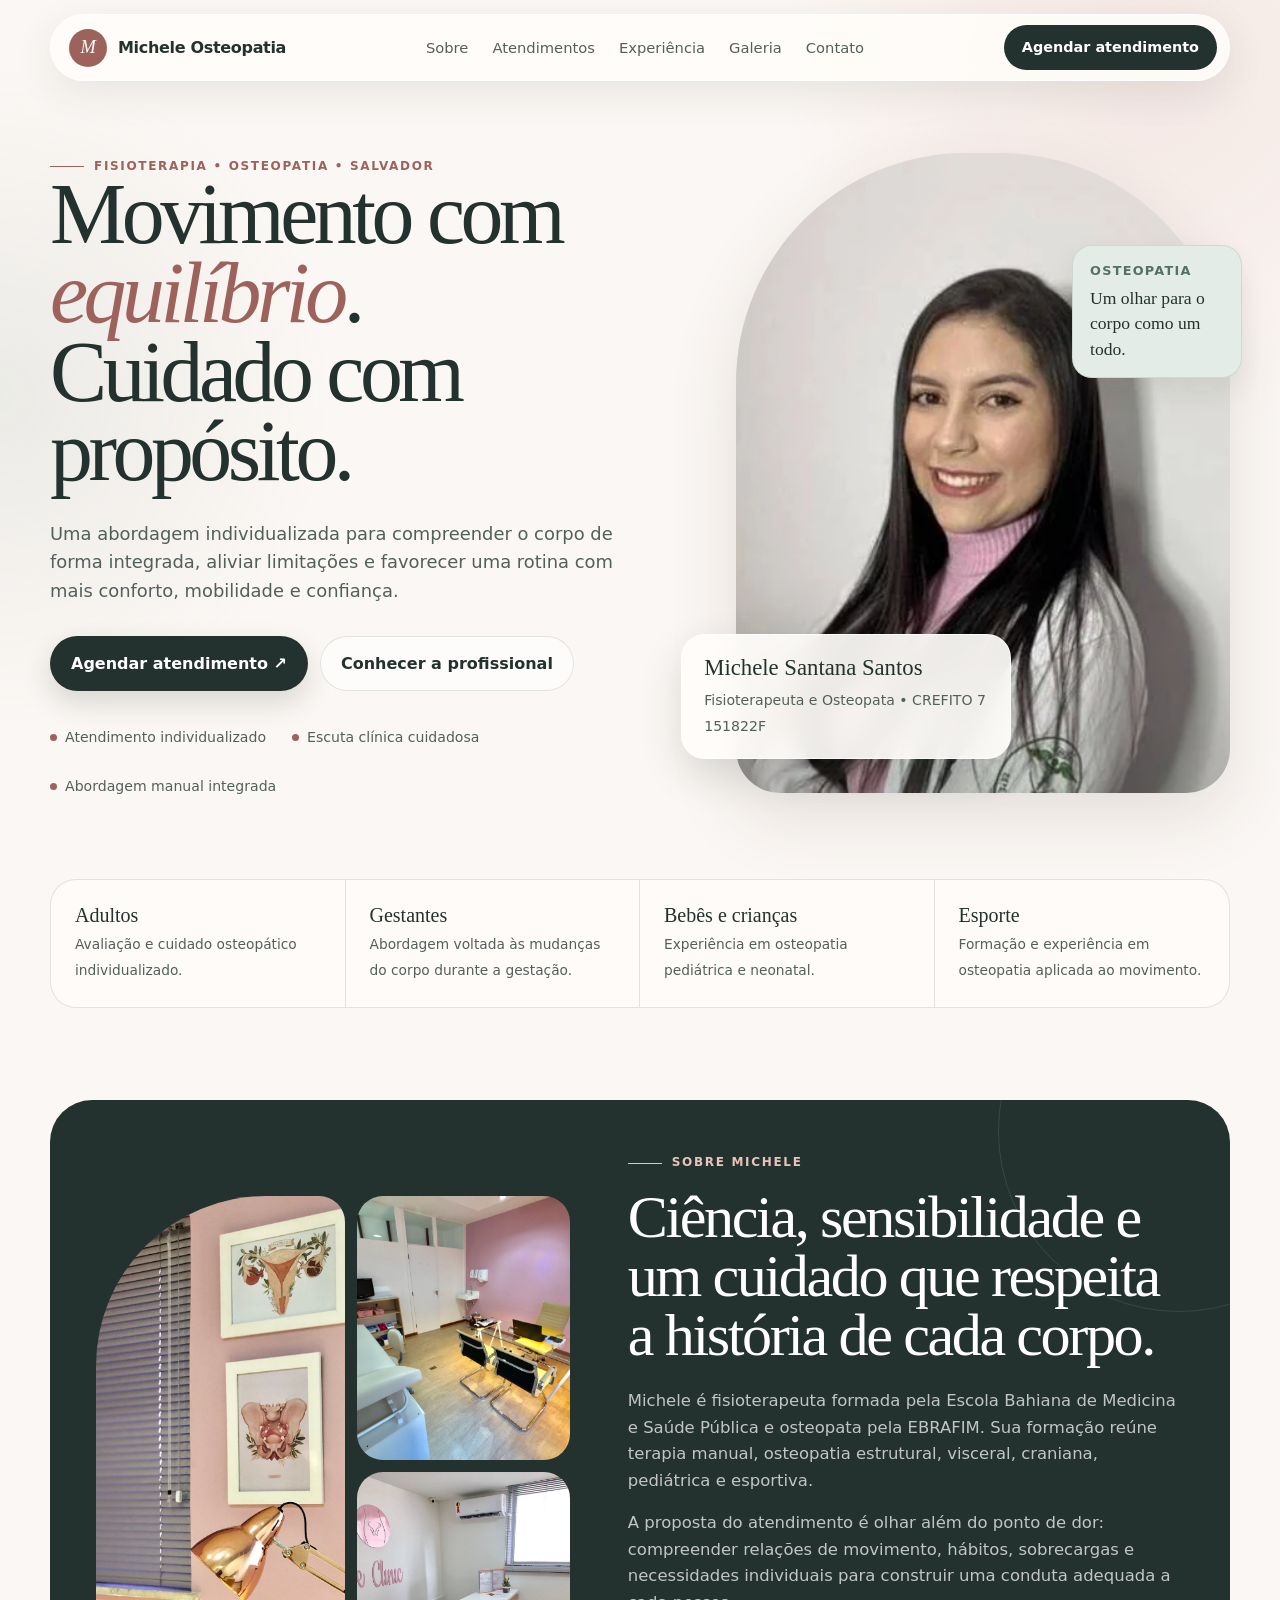
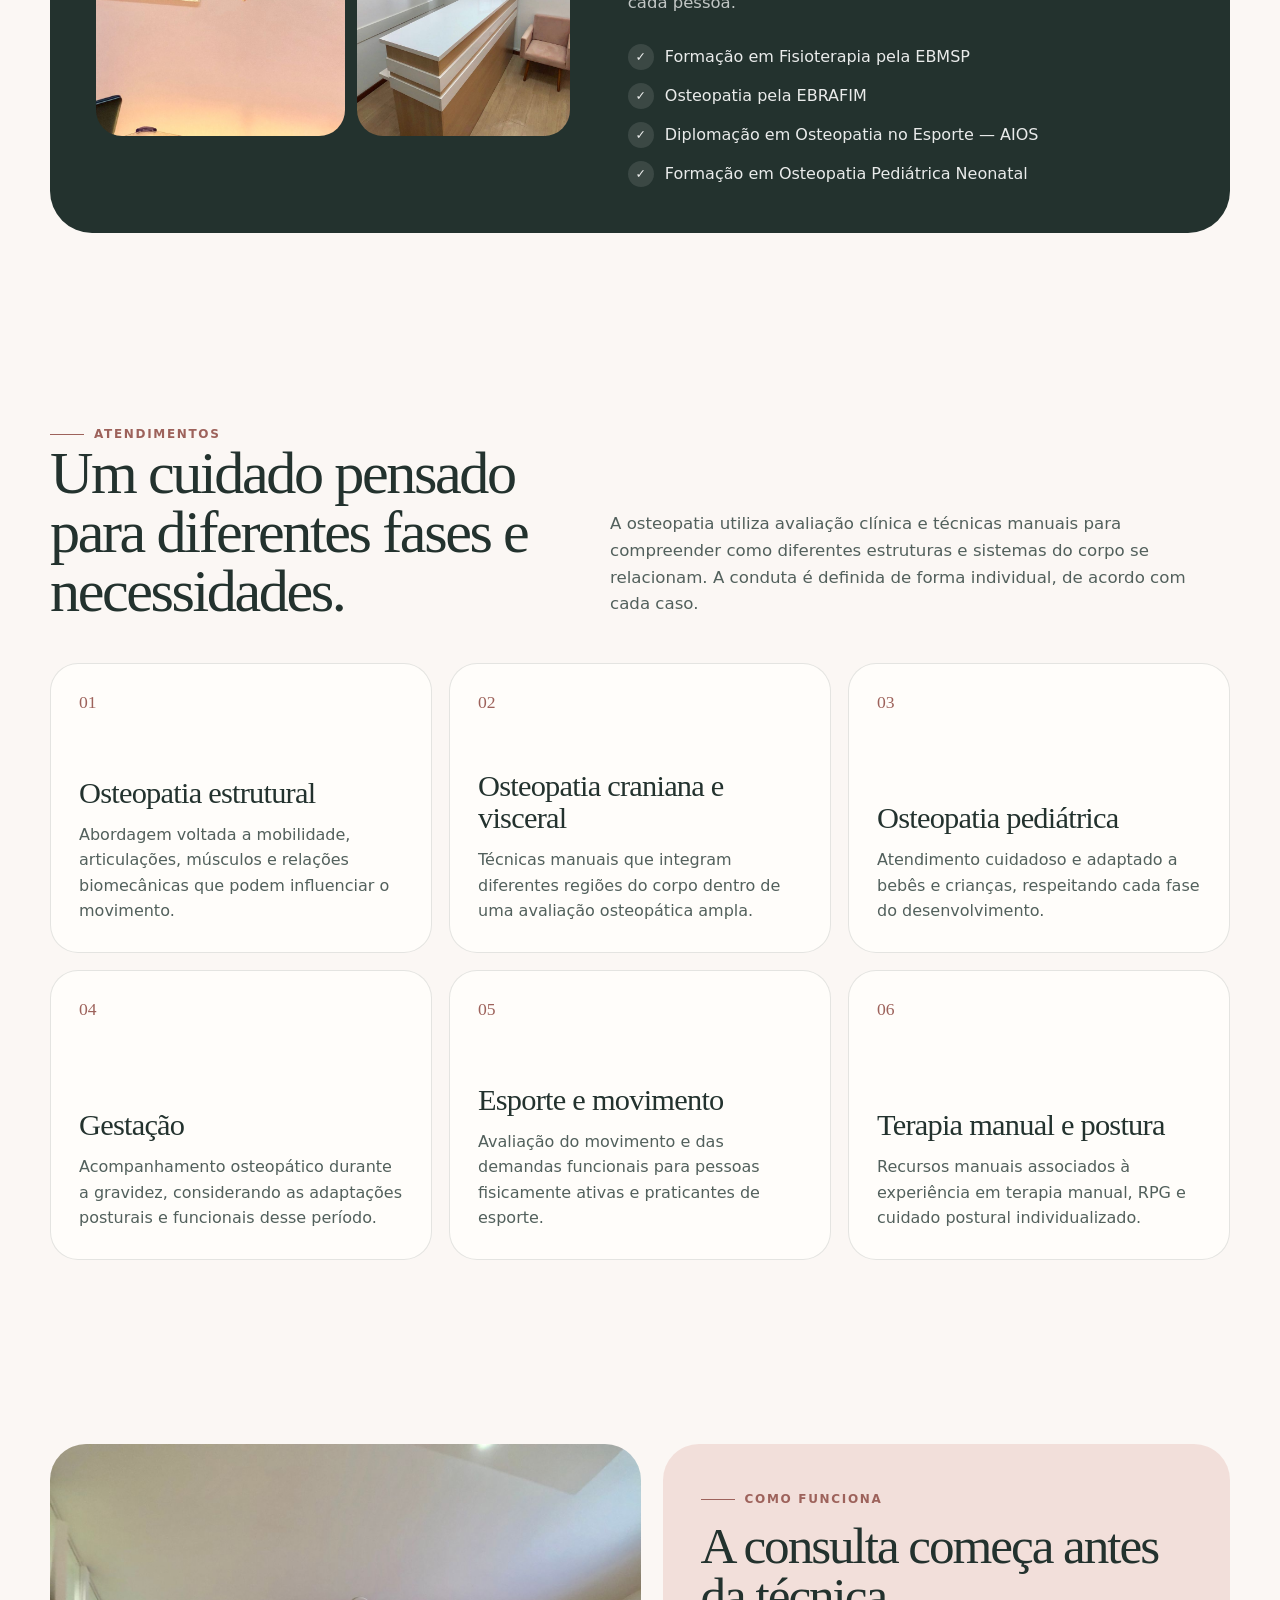
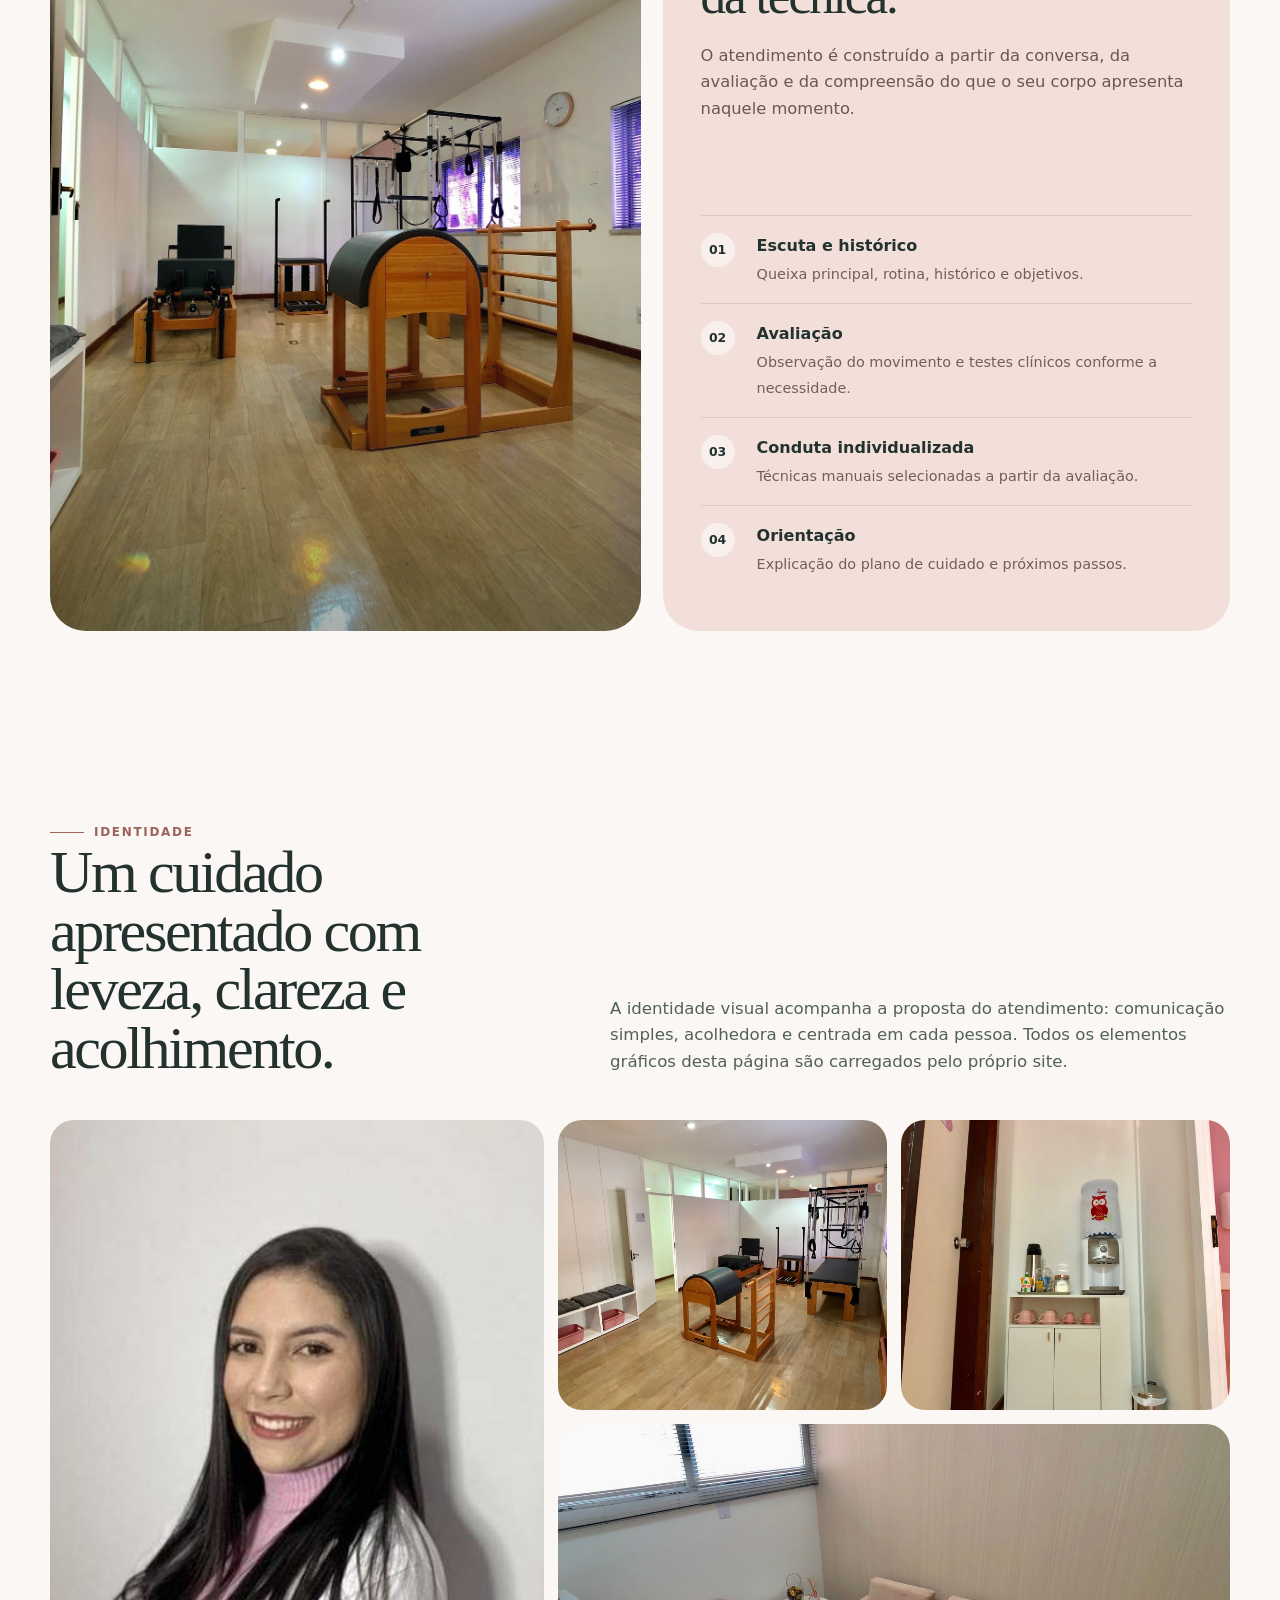
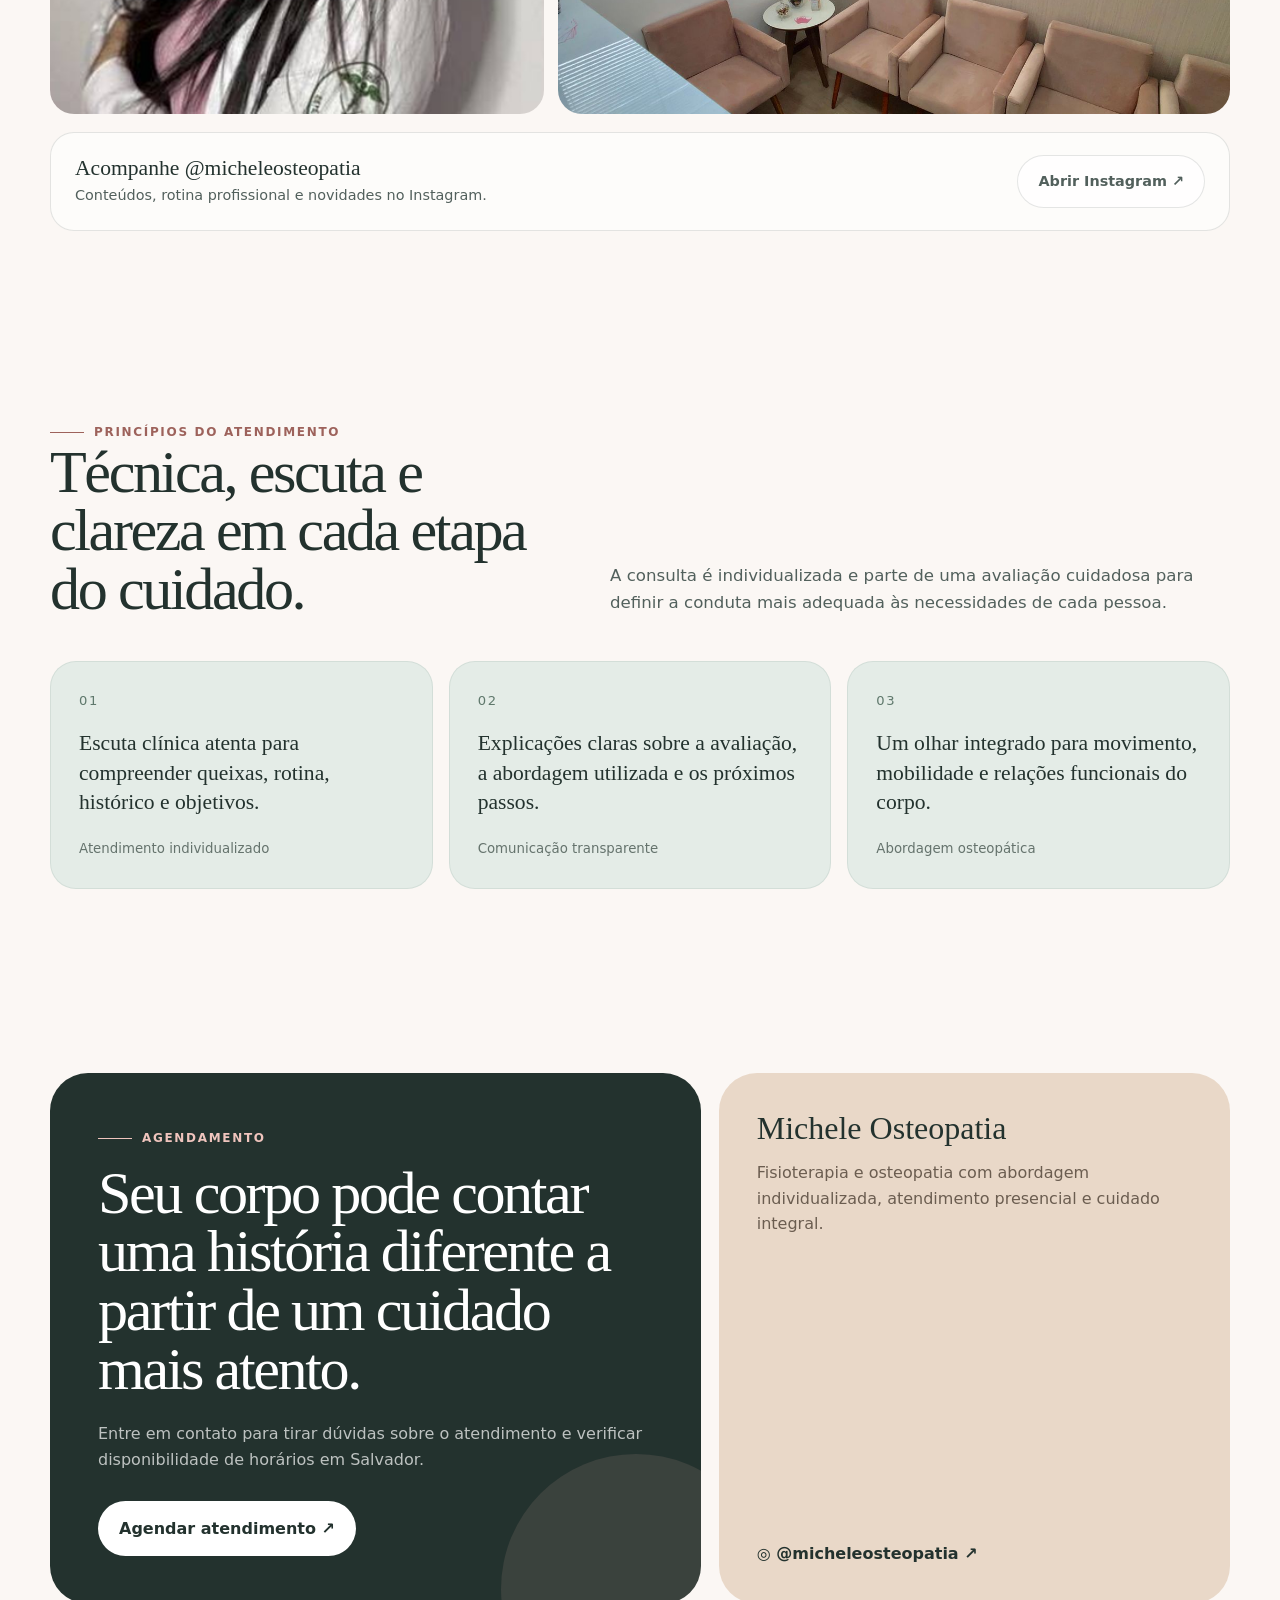
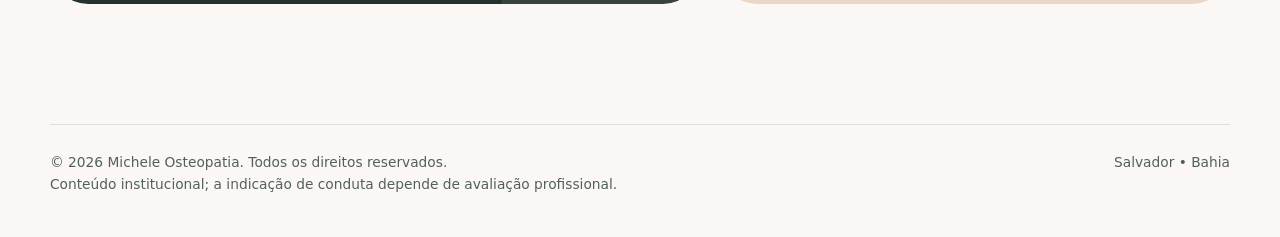
==== commit 279a3445: "fix: ajuste imagens" ====
--- a/index.html
+++ b/index.html
@@ -123,9 +123,9 @@
       <div class="container">
         <div class="about reveal">
           <div class="about-gallery">
-            <figure><img src="assets/images/michele-portrait.webp" alt="Michele Santana Santos" width="512" height="512" loading="lazy" decoding="async" /></figure>
-            <figure><img src="assets/images/detail-rose.svg" alt="" width="1200" height="900" loading="lazy" decoding="async" /></figure>
-            <figure><img src="assets/images/detail-sage.svg" alt="" width="1200" height="900" loading="lazy" decoding="async" /></figure>
+            <figure><img src="assets/images/about1.jpg" alt="Detalhe acolhedor do espaço de atendimento" loading="lazy" /></figure>
+            <figure><img src="assets/images/about2.jpg" alt="Consultório de atendimento" loading="lazy" /></figure>
+            <figure><img src="assets/images/about3.jpg" alt="Recepção da clínica" loading="lazy" /></figure>
           </div>
           <div class="about-copy">
             <span class="eyebrow">Sobre Michele</span>
@@ -163,8 +163,7 @@
     <section id="espaco">
       <div class="container experience-grid">
         <div class="room-photo reveal">
-          <img src="assets/images/movement-soft.svg" alt="" width="1200" height="900" loading="lazy" decoding="async" />
-          <div class="room-caption"><span>Ambiente de cuidado</span><h3>Um espaço preparado para avaliar, movimentar e acolher.</h3></div>
+          <img src="assets/images/room.jpg" alt="Espaço preparado para avaliação e movimento" loading="lazy" />
         </div>
         <div class="experience-card reveal">
           <div>
@@ -189,10 +188,10 @@
           <p class="section-lead">A identidade visual acompanha a proposta do atendimento: comunicação simples, acolhedora e centrada em cada pessoa. Todos os elementos gráficos desta página são carregados pelo próprio site.</p>
         </div>
         <div class="gallery reveal">
-          <figure><img src="assets/images/michele-portrait.webp" alt="Retrato profissional de Michele Santana Santos" width="512" height="512" loading="lazy" decoding="async"><span class="gallery-overlay">Michele Santana Santos</span></figure>
-          <figure><img src="assets/images/space-sand.svg" alt="" width="1200" height="900" loading="lazy" decoding="async"><span class="gallery-overlay">Movimento e equilíbrio</span></figure>
-          <figure><img src="assets/images/detail-rose.svg" alt="" width="1200" height="900" loading="lazy" decoding="async"><span class="gallery-overlay">Cuidado individualizado</span></figure>
-          <figure><img src="assets/images/detail-sage.svg" alt="" width="1200" height="900" loading="lazy" decoding="async"><span class="gallery-overlay">Escuta e acolhimento</span></figure>
+          <figure><img src="assets/images/michele-portrait.png" alt="Retrato profissional de Michele" loading="lazy"><span class="gallery-overlay">Michele Santana Santos</span></figure>
+          <figure><img src="assets/images/gallery2.jpg" alt="Sala para atividades terapêuticas" loading="lazy"><span class="gallery-overlay">Espaço de movimento</span></figure>
+          <figure><img src="assets/images/gallery3.jpg" alt="Detalhe do ambiente de atendimento" loading="lazy"><span class="gallery-overlay">Cuidado nos detalhes</span></figure>
+          <figure><img src="assets/images/gallery4.jpg" alt="Área de espera do espaço clínico" loading="lazy"><span class="gallery-overlay">Ambiente acolhedor</span></figure>
         </div>
         <a class="instagram-bar reveal" href="https://www.instagram.com/micheleosteopatia" target="_blank" rel="noopener">
           <div><strong>Acompanhe @micheleosteopatia</strong><br><span>Conteúdos, rotina profissional e novidades no Instagram.</span></div>
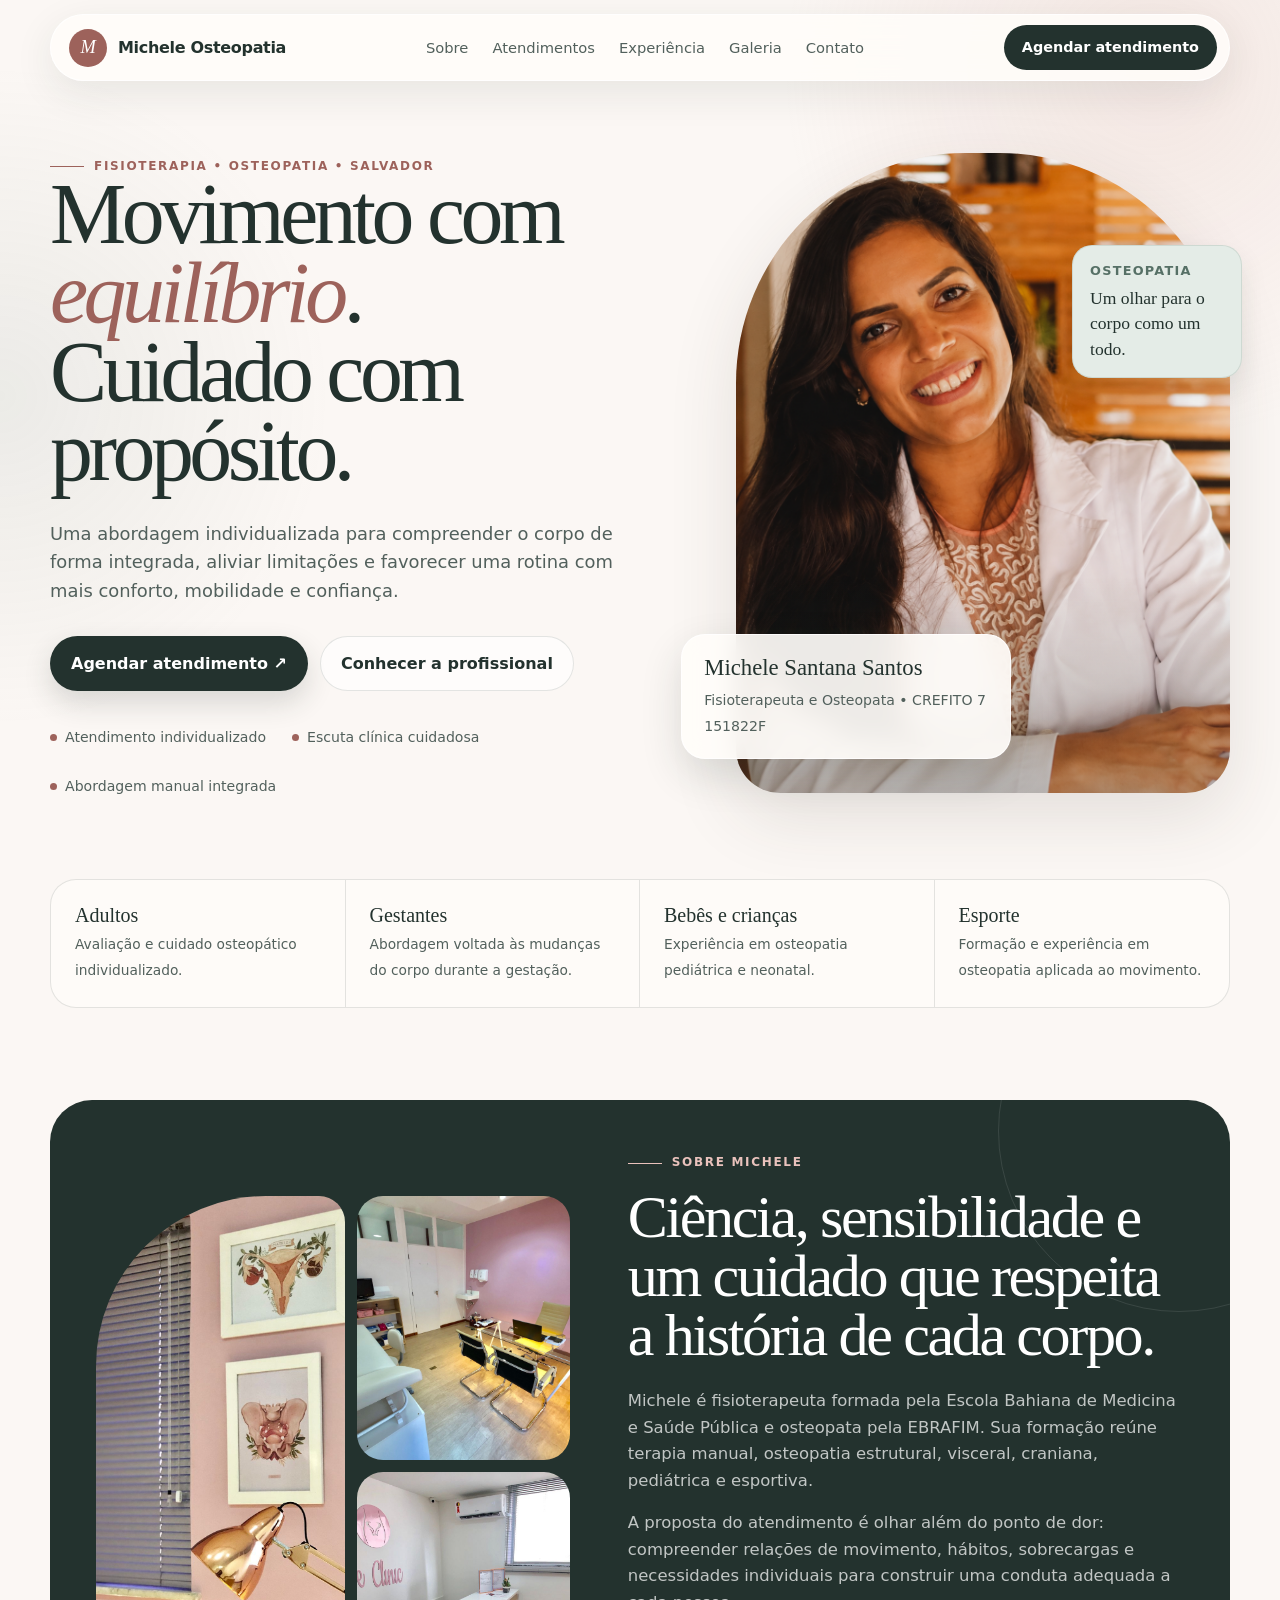
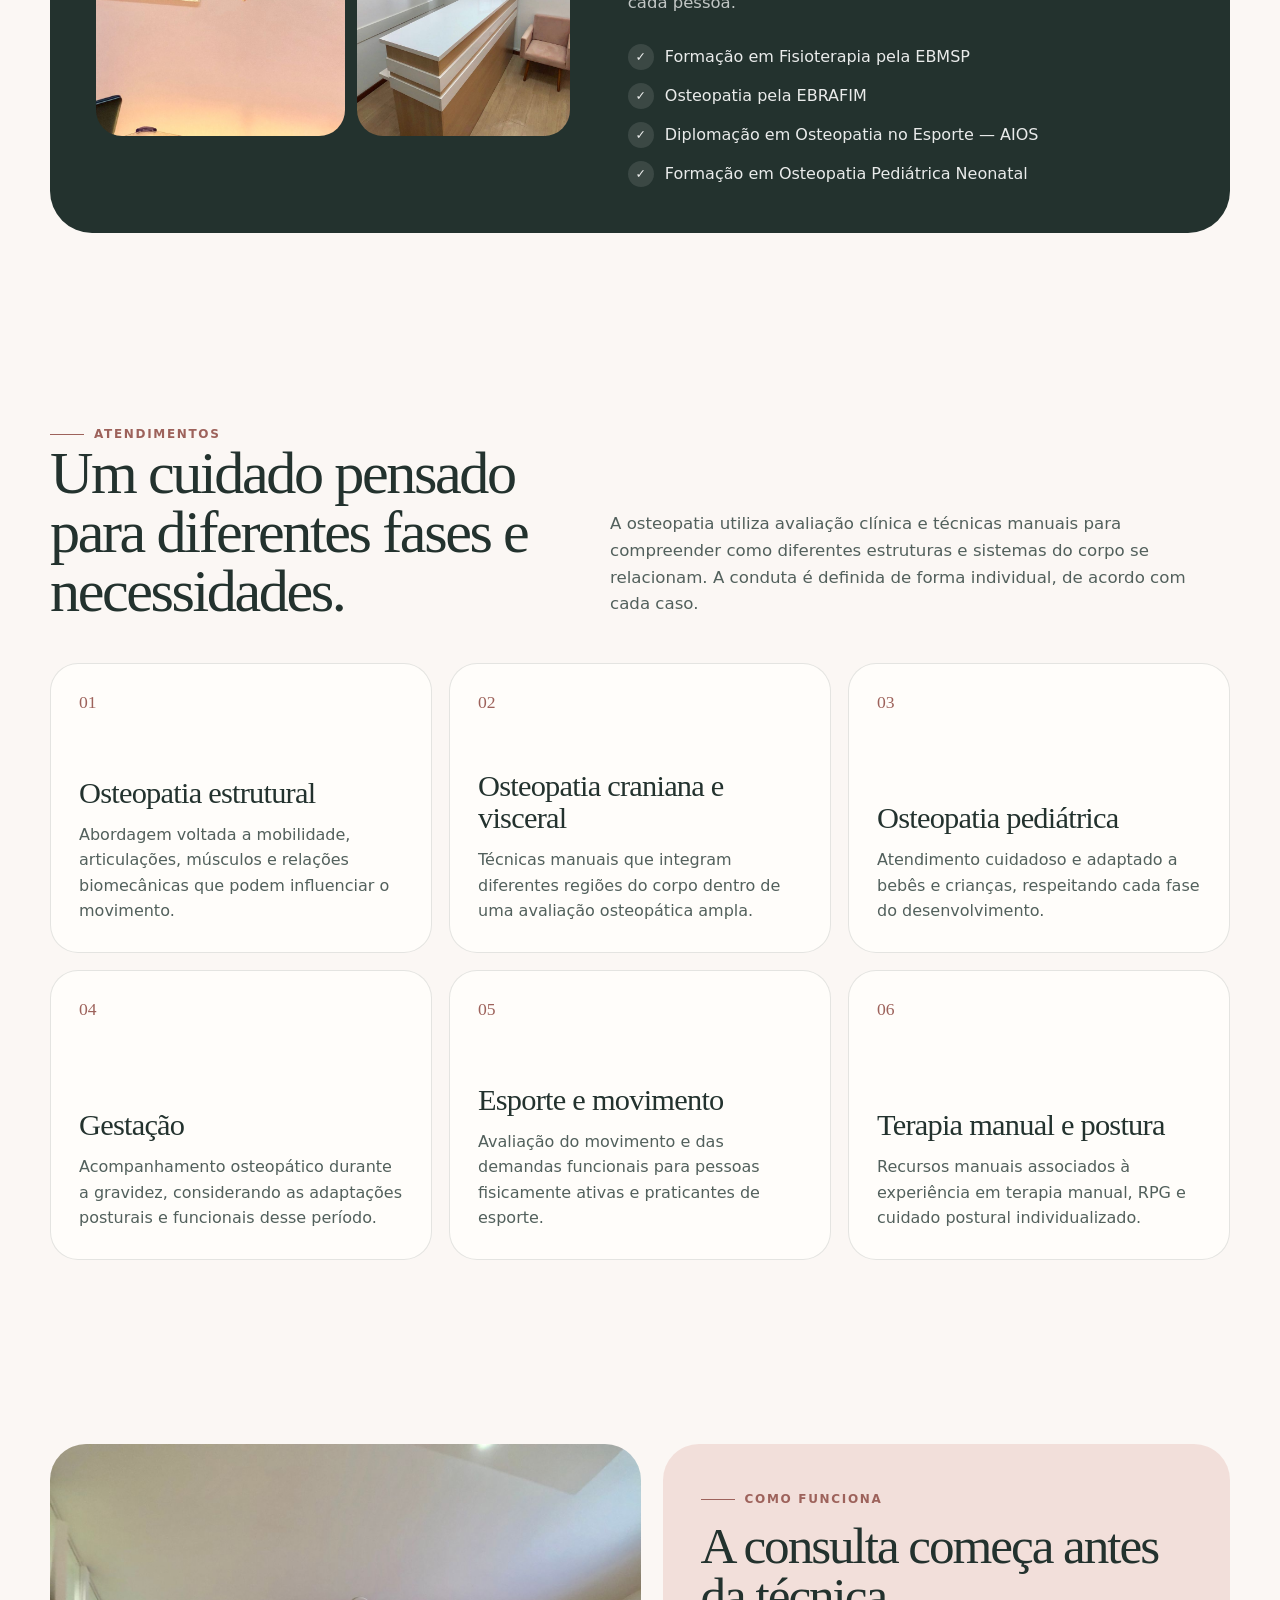
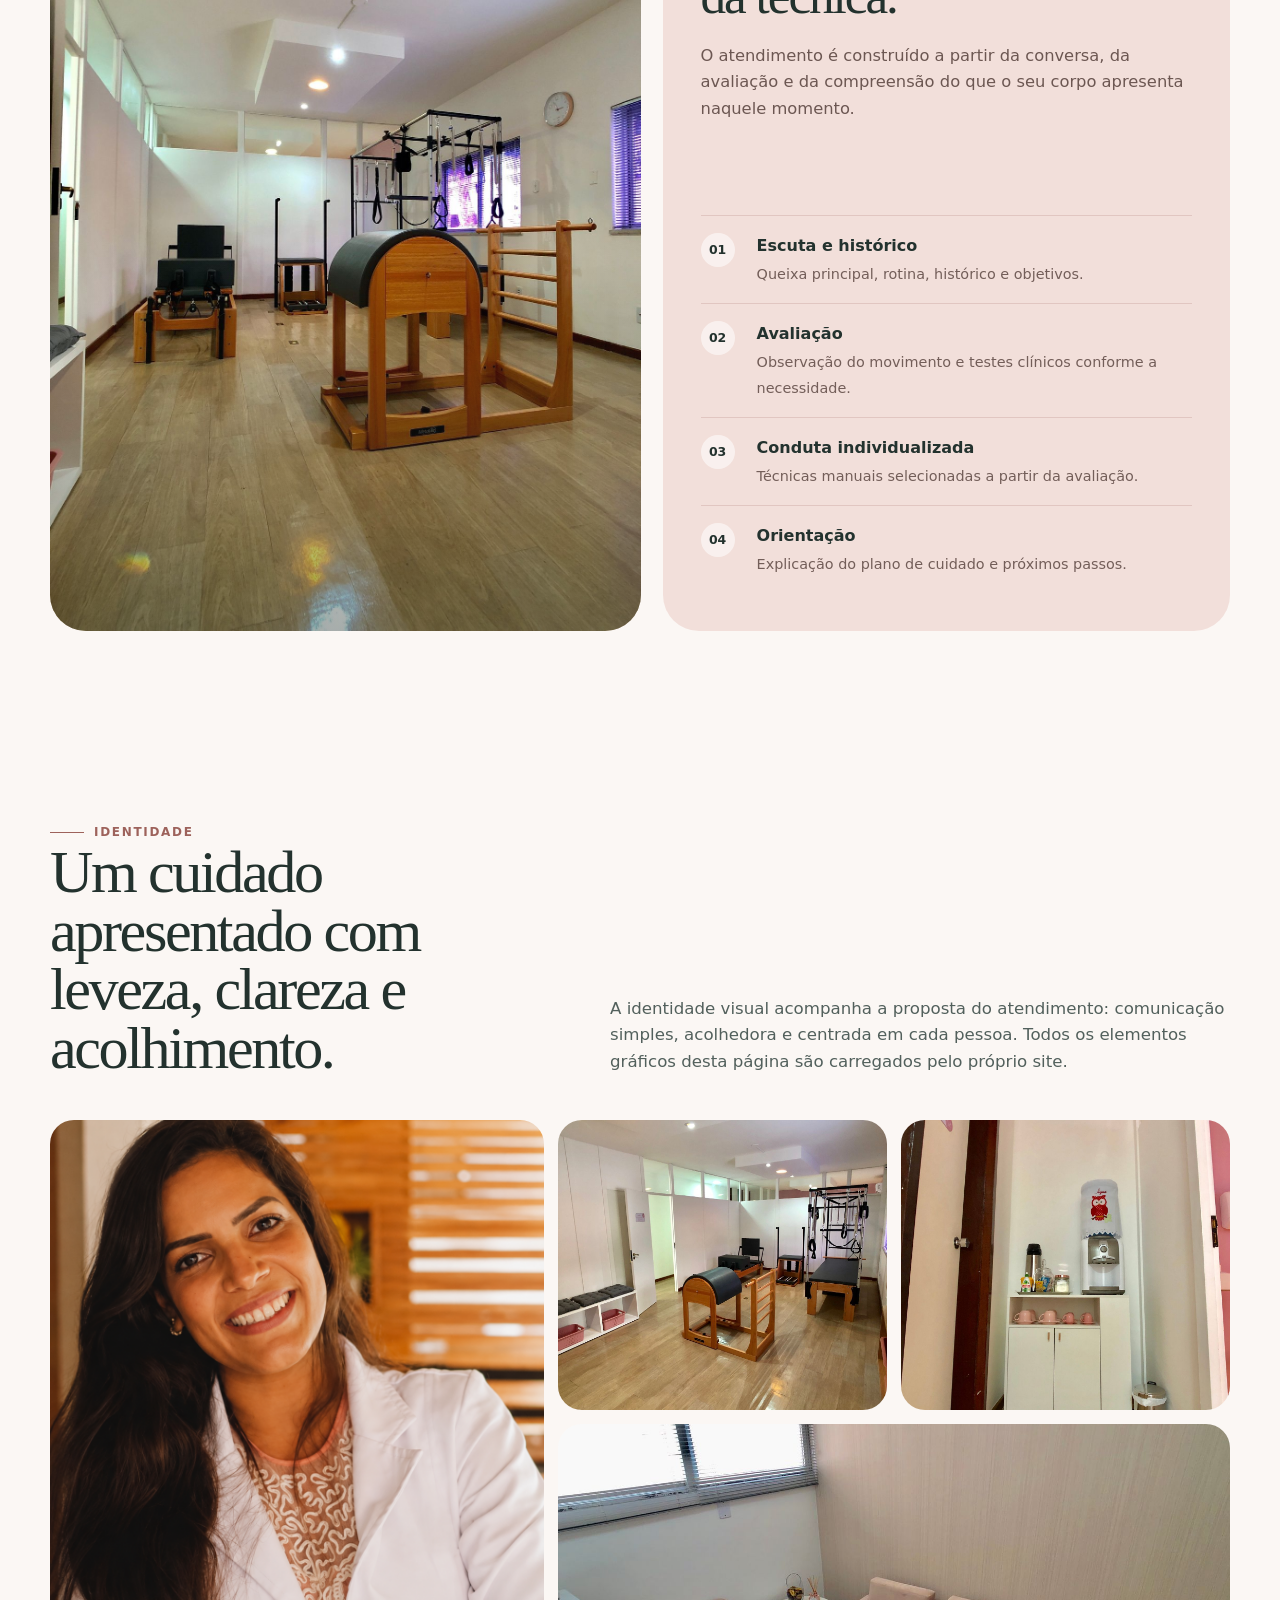
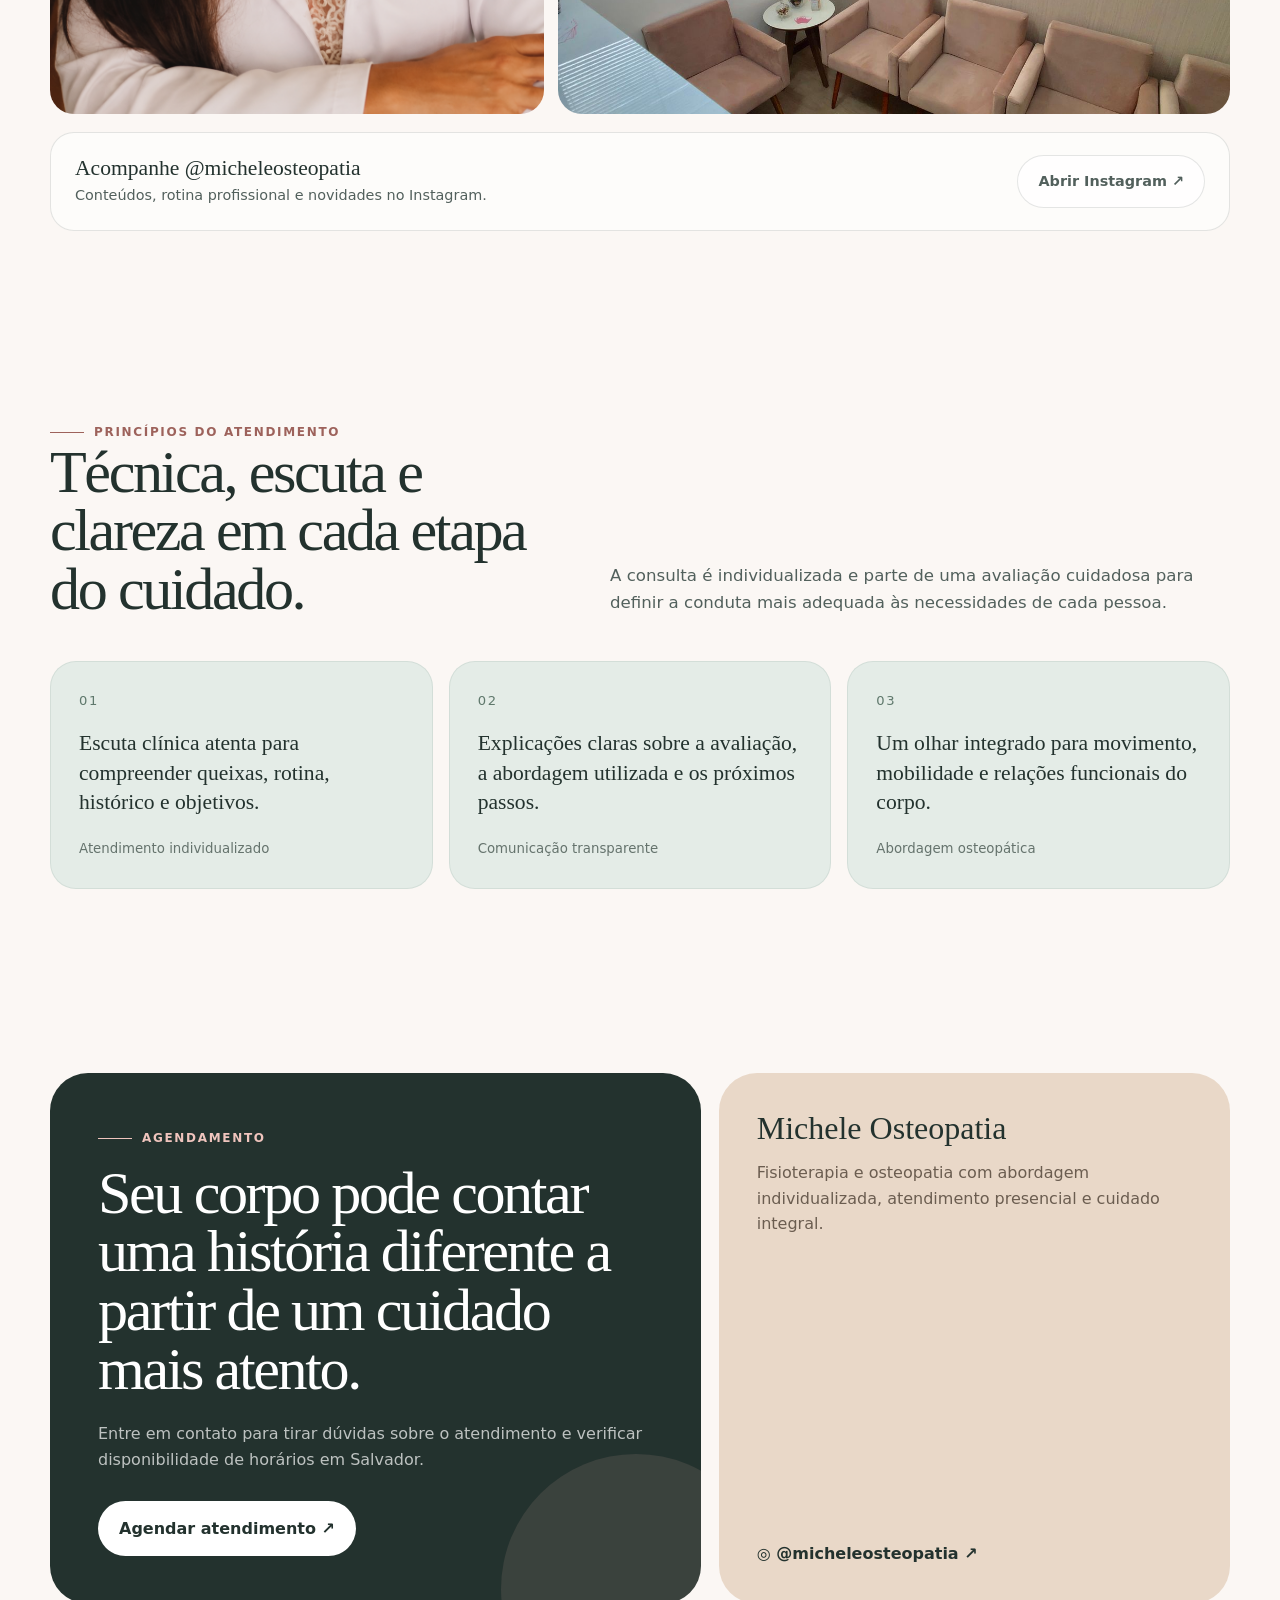
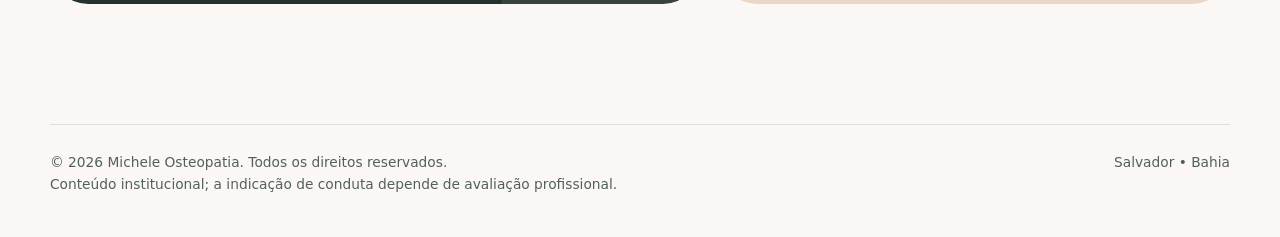
==== commit 4329ceac: "fix: ajuste imagens" ====
--- a/index.html
+++ b/index.html
@@ -95,7 +95,7 @@
           <div class="hero-photo">
             <picture>
               <source srcset="assets/images/michele-portrait.webp" type="image/webp" />
-              <img src="assets/images/michele-portrait.png" alt="Michele Santana Santos, fisioterapeuta e osteopata" width="512" height="512" loading="eager" fetchpriority="high" decoding="async" />
+              <img src="assets/images/michele-portrait.png" alt="Michele Santana Santos, fisioterapeuta e osteopata" width="512" height="700" loading="eager" fetchpriority="high" decoding="async" />
             </picture>
           </div>
           <div class="micro-card">
